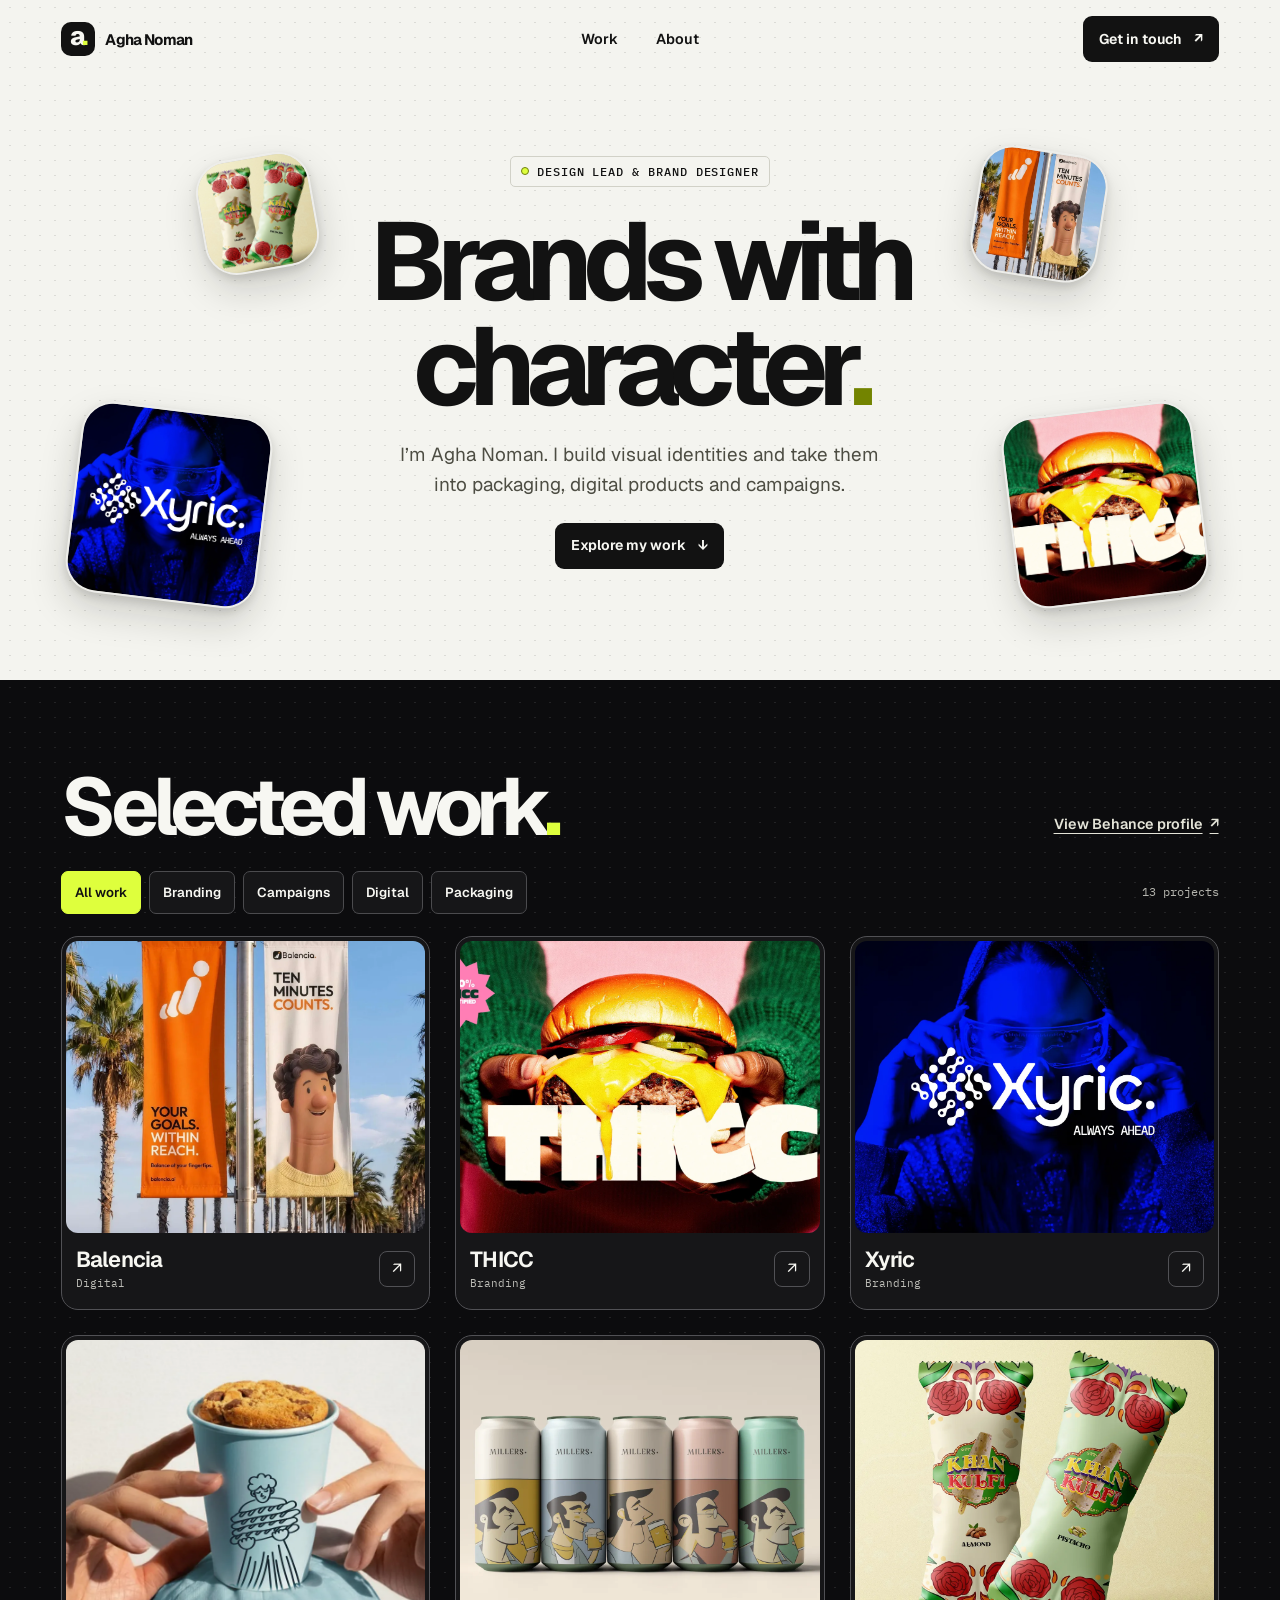
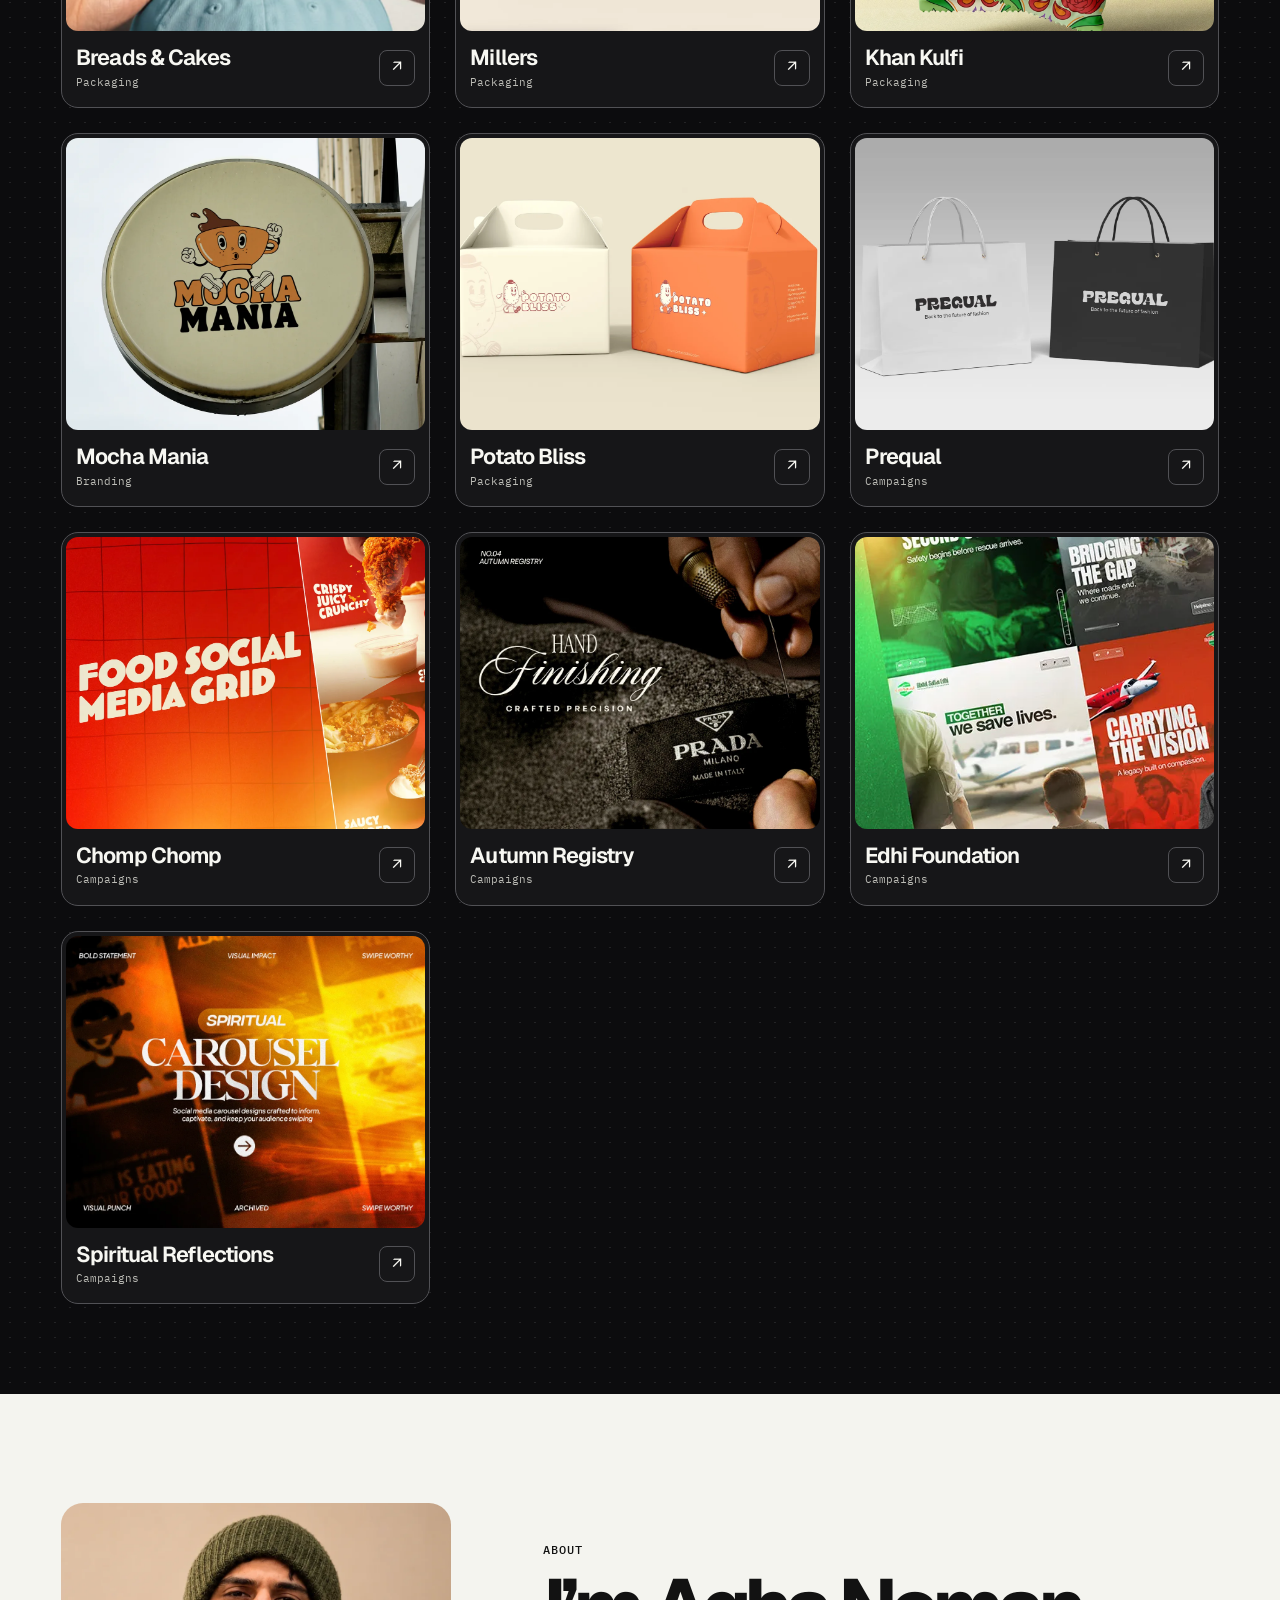
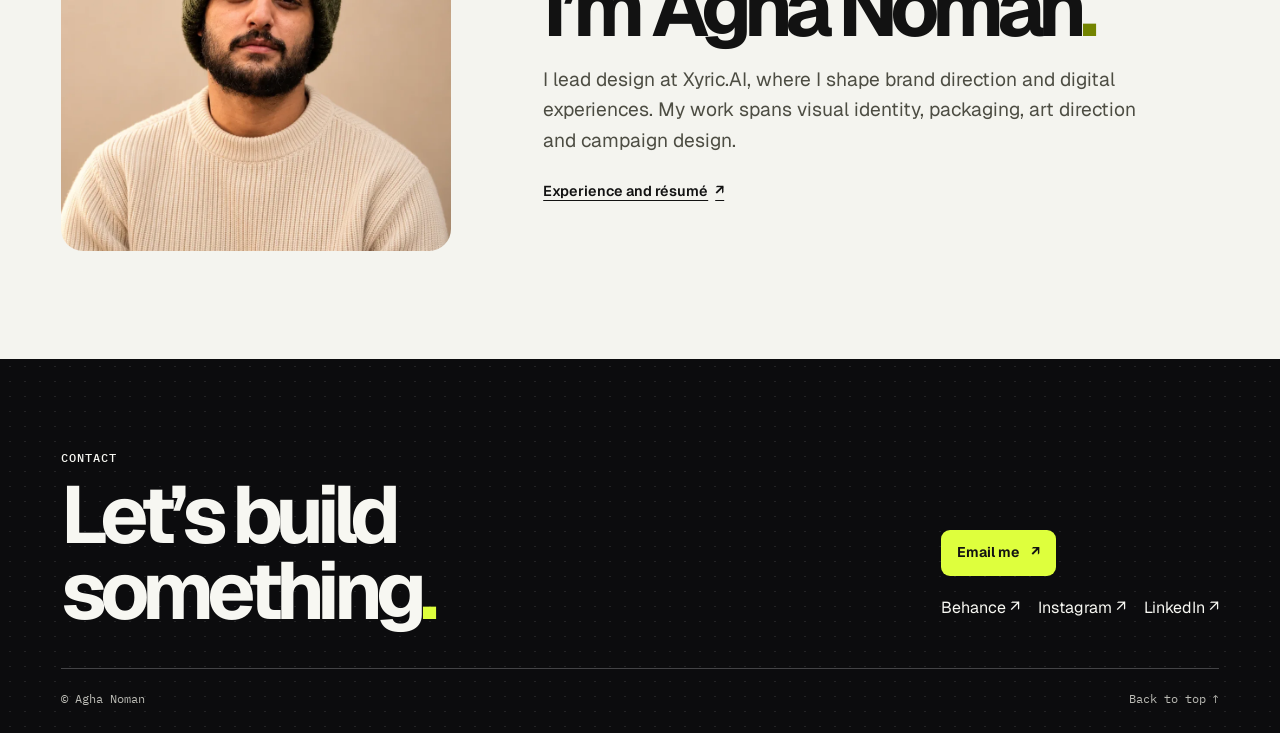
==== docs/index.html @ d9918b29 "Build portfolio with Behance project gallery" ====
<!doctype html>
<html lang="en">
<head>
  <meta charset="utf-8">
  <meta name="viewport" content="width=device-width, initial-scale=1">
  <meta name="description" content="Selected work by Agha Noman, a brand designer and creative lead working across identity, packaging, digital design and campaigns.">
  <meta name="theme-color" content="#f4f4ef">
  <title>Agha Noman — Brand Designer</title>
  <link rel="icon" href="./assets/agha-noman.webp" type="image/webp">
  <link rel="preconnect" href="https://fonts.googleapis.com">
  <link rel="preconnect" href="https://fonts.gstatic.com" crossorigin>
  <link rel="stylesheet" href="https://fonts.googleapis.com/css2?family=Geist:wght@400;500;600;700;800&family=IBM+Plex+Mono:wght@400;500;600&display=swap">
  <link rel="stylesheet" href="./style.css">
  <script src="./projects.js" defer></script>
  <script src="./site.js" defer></script>
</head>
<body>
  <a class="skip" href="#main">Skip to content</a>
  <div class="intro-shell" id="top">
    <header class="wrap header">
      <a class="wordmark" href="#top"><span class="mark" aria-hidden="true">a<span>.</span></span> Agha Noman</a>
      <nav class="nav" aria-label="Main navigation"><a href="#work">Work</a><a href="#about">About</a></nav>
      <a class="button button-black header-contact" href="#contact">Get in touch <span aria-hidden="true">↗</span></a>
    </header>
  </div>
  <main id="main" tabindex="-1">
    <div class="intro-shell">
      <section class="wrap hero" aria-labelledby="hero-heading">
        <div class="hero-copy">
          <p class="eyebrow hero-role"><span aria-hidden="true"></span> Design Lead &amp; Brand Designer</p>
          <h1 id="hero-heading">Brands with<br>character<span>.</span></h1>
          <p class="hero-text">I’m Agha Noman. I build visual identities and take them into packaging, digital products and campaigns.</p>
          <a class="button button-black" href="#work">Explore my work <span aria-hidden="true">↓</span></a>
        </div>
        <div class="hero-tiles" aria-label="Featured projects"></div>
      </section>
    </div>

  <section class="work" id="work" aria-labelledby="work-heading">
    <div class="wrap">
      <div class="work-heading">
        <h2 id="work-heading">Selected work<span>.</span></h2>
        <a class="text-link behance-link" href="https://www.behance.net/aghanoman25/projects" target="_blank" rel="noopener">View Behance profile <span aria-hidden="true">↗</span></a>
      </div>
      <div class="work-controls" hidden>
        <div class="filters" role="group" aria-label="Filter projects"></div>
        <p class="project-count" role="status"></p>
      </div>
      <div class="project-grid"></div>
      <noscript><p>Explore the complete project gallery on <a href="https://www.behance.net/aghanoman25/projects">Behance</a>.</p></noscript>
    </div>
  </section>

  <section class="about" id="about" aria-labelledby="about-heading">
    <div class="wrap about-layout">
      <div class="portrait"><img src="./assets/agha-noman.webp" alt="Portrait of Agha Noman" width="900" height="900" loading="lazy"></div>
      <div class="about-copy">
        <p class="eyebrow">About</p>
        <h2 id="about-heading">I’m Agha Noman<span>.</span></h2>
        <p>I lead design at Xyric.AI, where I shape brand direction and digital experiences. My work spans visual identity, packaging, art direction and campaign design.</p>
        <a class="text-link" href="https://www.behance.net/aghanoman25/resume" target="_blank" rel="noopener">Experience and résumé <span aria-hidden="true">↗</span></a>
      </div>
    </div>
  </section>
  </main>

  <footer class="contact" id="contact">
    <div class="wrap">
      <div class="contact-inner">
        <div><p class="eyebrow">Contact</p><h2>Let’s build<br>something<span>.</span></h2></div>
        <div class="contact-links">
          <a class="button button-lime" href="mailto:aghanomaninstagram@gmail.com">Email me <span aria-hidden="true">↗</span></a>
          <div class="socials"><a href="https://www.behance.net/aghanoman25" target="_blank" rel="noopener">Behance ↗</a><a href="https://www.instagram.com/agha_noman/" target="_blank" rel="noopener">Instagram ↗</a><a href="https://www.linkedin.com/in/agha-noman-385965202/" target="_blank" rel="noopener">LinkedIn ↗</a></div>
        </div>
      </div>
      <div class="footer-bar"><span>© Agha Noman</span><a href="#top">Back to top <span aria-hidden="true">↑</span></a></div>
    </div>
  </footer>

  <dialog class="project-dialog" aria-labelledby="project-title">
    <div class="dialog-body">
      <div class="dialog-head"><p class="eyebrow" id="project-category"></p><button class="dialog-close" type="button" aria-label="Close project" autofocus>×</button></div>
      <h2 id="project-title"></h2>
      <p class="project-description"></p>
      <div class="dialog-cover"></div>
      <div class="dialog-actions"><a class="button button-lime dialog-source" href="https://www.behance.net/aghanoman25/projects" target="_blank" rel="noopener">Full project on Behance <span aria-hidden="true">↗</span></a><button class="button button-outline load-embed" type="button">Load Behance preview <span aria-hidden="true">↓</span></button></div>
      <div class="embed" hidden></div>
    </div>
  </dialog>
</body>
</html>
---- docs/style.css ----
:root {
  color-scheme: light;
  --paper: #f4f4ef;
  --ink: #121212;
  --lime: #deff3d;
  --line: #d1d1c7;
  --dark: #0c0c0e;
  --panel: #161618;
  --white: #f7f7f2;
  --mono: 'IBM Plex Mono', Consolas, monospace;
  --gutter: clamp(18px, 4.8vw, 72px);
  font-family: Geist, Arial, sans-serif;
  background: var(--paper);
  color: var(--ink);
}

*, *::before, *::after { box-sizing: border-box; }
body, h1, h2, h3, p { margin: 0; }
img { display: block; max-width: 100%; }
button { color: inherit; font: inherit; cursor: pointer; }
a { color: inherit; }
[hidden] { display: none !important; }
:focus-visible { outline: 2px solid currentColor; outline-offset: 5px; }
html { scroll-behavior: smooth; }
html:has(dialog[open]) { overflow: hidden; }
.wrap { width: min(100% - 2 * var(--gutter), 1260px); margin-inline: auto; }
.skip { position: fixed; top: 10px; left: 10px; z-index: 2; padding: 10px 15px; transform: translateY(-200%); background: var(--ink); color: var(--white); }
.skip:focus { transform: none; }
.eyebrow { font: 500 .73rem/1.5 var(--mono); letter-spacing: .08em; text-transform: uppercase; }
h1, h2 { font-weight: 700; letter-spacing: -.085em; line-height: .95; }
.intro-shell { background: radial-gradient(circle, #2121193c .8px, transparent 1px) center top / 15px 15px, var(--paper); }

.header { min-height: 78px; display: grid; grid-template-columns: 1fr auto 1fr; align-items: center; gap: 22px; }
.wordmark, .nav a { text-decoration: none; }
.wordmark { justify-self: start; display: inline-flex; align-items: center; gap: 10px; font-size: .95rem; font-weight: 700; letter-spacing: -.045em; white-space: nowrap; }
.mark { display: grid; grid-auto-flow: column; place-content: center; width: 34px; height: 34px; border-radius: 10px; background: var(--ink); color: var(--white); font-size: 1.6rem; font-weight: 800; line-height: 1; letter-spacing: -.13em; padding: 0 2px 4px 0; }
.mark span { color: var(--lime); }
.nav { display: flex; gap: clamp(16px, 3vw, 40px); }
.nav a { display: grid; min-height: 44px; place-items: center; font-size: .9rem; font-weight: 600; }
.nav a:hover, .socials a:hover, .footer-bar a:hover { text-decoration: underline; text-underline-offset: .28em; }
.button { display: inline-flex; width: fit-content; min-height: 46px; align-items: center; justify-content: center; gap: 12px; padding: 9px 15px; border: 1px solid transparent; border-radius: 9px; text-decoration: none; font-size: .88rem; font-weight: 650; line-height: 1.2; transition: background-color .18s, color .18s, border-color .18s; }
.button-black { background: var(--ink); color: var(--white); }
.button-black:hover { background: #303029; }
.button-black:focus-visible { outline-color: var(--ink); }
.header-contact { justify-self: end; }
.button-lime { background: var(--lime); color: var(--ink); }
.button-lime:hover { background: #efff9f; }
.button-lime:focus-visible { outline-color: var(--white); }
.button-outline { background: transparent; border-color: #626260; color: var(--white); }
.button-outline:hover { border-color: var(--white); }

.hero { position: relative; display: grid; min-height: clamp(480px, 47vw, 638px); place-items: center; padding-block: 45px 78px; }
.hero-copy { position: relative; z-index: 1; text-align: center; }
.hero-role { display: inline-flex; align-items: center; gap: 8px; padding: 6px 10px; border: 1px solid var(--line); border-radius: 5px; background: var(--paper); }
.hero-role span { width: 8px; height: 8px; border: 1px solid #6c7e0e; background: var(--lime); border-radius: 50%; }
.hero h1 { font-size: clamp(65px, 8.6vw, 126px); margin-top: 22px; }
.hero h1 span { color: #738400; }
.hero-text { max-width: 38ch; margin: 22px auto 24px; font-size: clamp(1rem, 1.6vw, 1.18rem); line-height: 1.55; color: #4d4d43; }
.hero-tiles { display: contents; }
.tile { position: absolute; display: block; aspect-ratio: 1; overflow: hidden; border: 2px solid #ffffffa1; border-radius: clamp(14px, 2.5vw, 32px); background: #d0d0c6; box-shadow: 0 16px 36px #1919102c, 0 4px 9px #14140c20; transform: rotate(var(--tilt)); transition: transform .25s ease; }
.tile:is(:hover, :focus-visible) { transform: rotate(0deg) translateY(-5px); }
.tile .artwork { height: 100%; border-radius: 0; }
.tile-upper-left { --tilt: -10deg; width: clamp(78px, 9vw, 130px); top: 13%; left: 12%; }
.tile-lower-left { --tilt: 7deg; width: clamp(115px, 15vw, 217px); bottom: 13%; left: 1%; }
.tile-upper-right { --tilt: 9deg; width: clamp(88px, 10vw, 151px); top: 12%; right: 10%; }
.tile-lower-right { --tilt: -7deg; width: clamp(116px, 15vw, 219px); bottom: 13%; right: 1.5%; }

.work, .contact { color: var(--white); background: radial-gradient(circle, #eeeeee35 .75px, transparent 1px) center top / 15px 15px, var(--dark); }
.work { padding-block: clamp(58px, 7vw, 104px); }
.work-heading { display: flex; align-items: end; justify-content: space-between; flex-wrap: wrap; gap: 9px 18px; }
.work h2, .about h2, .contact h2 { font-size: clamp(43px, 6.3vw, 92px); }
.work h2 span, .contact h2 span { color: var(--lime); }
.text-link { display: inline-flex; width: fit-content; min-height: 44px; gap: 7px; align-items: center; font-size: .9rem; font-weight: 600; text-underline-offset: .27em; }
.text-link:hover { text-decoration-thickness: 2px; }
.behance-link { color: #e4e4d8; }
.work-controls { display: flex; justify-content: space-between; align-items: center; flex-wrap: wrap; gap: 12px 20px; margin-block: 25px 22px; }
.filters { display: flex; flex-wrap: wrap; gap: 8px; }
.filters button { min-height: 43px; padding: 7px 13px; border-radius: 7px; border: 1px solid #4b4b4e; background: var(--panel); color: var(--white); font-size: .83rem; font-weight: 600; }
.filters button:hover { border-color: var(--white); }
.filters button[aria-pressed='true'] { background: var(--lime); color: var(--ink); border-color: var(--lime); }
.filters button:focus-visible { outline-color: var(--white); }
.project-count { color: #b5b5ae; font: 400 .75rem/1.5 var(--mono); }
.project-grid { display: grid; grid-template-columns: repeat(3, minmax(0, 1fr)); gap: clamp(15px, 2vw, 25px); }
.project-card { min-width: 0; display: block; background: var(--panel); border: 1px solid #515155; border-radius: 17px; padding: 4px; text-decoration: none; transition: transform .2s ease, border-color .2s; }
.project-card:is(:hover, :focus-visible) { transform: translateY(-4px); border-color: var(--lime); }
.artwork { position: relative; display: grid; place-items: center; overflow: hidden; background: #2b2b32; border-radius: 12px; }
.artwork img { width: 100%; height: 100%; object-fit: cover; }
.card-artwork { aspect-ratio: 1.23; }
.artwork-label { color: #efefe8; font-size: clamp(.85rem, 2vw, 1.8rem); font-weight: 650; padding: 8px; text-align: center; }
.card-caption { display: flex; justify-content: space-between; align-items: center; gap: 10px; padding: 14px 10px 13px; }
.card-caption h3 { font-size: clamp(1.05rem, 1.7vw, 1.45rem); line-height: 1.12; font-weight: 650; letter-spacing: -.045em; }
.card-caption p { color: #bcbcb6; margin-top: 5px; font: 400 .69rem/1.4 var(--mono); }
.card-arrow { flex: 0 0 auto; display: grid; place-items: center; width: 36px; height: 36px; border: 1px solid #515155; border-radius: 8px; color: var(--white); transition: color .18s, background-color .18s; }
.project-card:is(:hover, :focus-visible) .card-arrow { background: var(--lime); color: var(--ink); border-color: var(--lime); }

.about { padding-block: clamp(56px, 8.5vw, 126px); }
.about-layout { display: grid; grid-template-columns: minmax(180px, .75fr) minmax(0, 1.3fr); align-items: center; gap: clamp(30px, 7.2vw, 105px); }
.portrait { border-radius: 22px; overflow: hidden; background: #d0d0c6; }
.portrait img { width: 100%; height: auto; aspect-ratio: 1.12; object-fit: cover; }
.about h2 { margin: 12px 0 18px; }
.about h2 span { color: #738400; }
.about-copy > p:not(.eyebrow) { max-width: 47ch; color: #4d4d43; font-size: clamp(1rem, 1.6vw, 1.2rem); line-height: 1.6; margin-bottom: 12px; }
.contact { padding-block: clamp(48px, 7vw, 100px) 12px; }
.contact-inner { display: flex; flex-wrap: wrap; align-items: end; justify-content: space-between; gap: 26px; padding-bottom: 38px; }
.contact h2 { margin-top: 10px; }
.contact-links { display: flex; flex-direction: column; gap: 10px; }
.socials { display: flex; flex-wrap: wrap; gap: 4px 18px; }
.socials a, .footer-bar a { min-height: 44px; display: inline-flex; align-items: center; gap: 6px; text-decoration: none; }
.footer-bar { display: flex; align-items: center; justify-content: space-between; flex-wrap: wrap; gap: 4px 16px; border-top: 1px solid #444447; padding-top: 8px; color: #bcbcb6; font: 400 .74rem/1.5 var(--mono); }

.project-dialog { color-scheme: dark; width: min(100% - 24px, 780px); max-height: calc(100dvh - 24px); padding: 0; background: var(--panel); color: var(--white); border: 1px solid #5e5e5e; border-radius: 20px; }
.project-dialog::backdrop { background: #050506c7; }
.dialog-body { padding: clamp(16px, 4vw, 32px); }
.dialog-head { display: flex; align-items: center; justify-content: space-between; gap: 15px; margin-bottom: 12px; }
.dialog-head .eyebrow { color: var(--lime); }
.dialog-close { width: 44px; height: 44px; display: grid; place-items: center; padding: 0; border: 1px solid #616161; border-radius: 9px; background: var(--panel); font-size: 1.75rem; }
.dialog-close:hover { border-color: var(--white); }
.project-dialog h2 { font-size: clamp(37px, 7vw, 72px); overflow-wrap: anywhere; }
.project-description { max-width: 59ch; color: #cecec6; line-height: 1.6; margin-top: 13px; }
.dialog-cover { margin-block: 18px; }
.dialog-cover .artwork { aspect-ratio: 1.45; }
.dialog-actions { display: flex; flex-wrap: wrap; gap: 9px; }
.embed { margin-top: 18px; }
.embed iframe { display: block; width: min(100%, 404px); height: 316px; border: 0; border-radius: 9px; background: #303030; }

@media (max-width: 900px) {
  .tile-upper-left { left: 7%; }
  .tile-upper-right { right: 6%; }
  .tile-lower-left { left: 0; }
  .tile-lower-right { right: 0; }
  .project-grid { grid-template-columns: repeat(2, minmax(0, 1fr)); }
}

@media (max-width: 650px) {
  .header { min-height: 68px; gap: 12px; }
  .wordmark { font-size: .83rem; gap: 6px; }
  .mark { width: 28px; height: 28px; border-radius: 8px; font-size: 1.25rem; }
  .nav { gap: 11px; }
  .nav a, .header-contact { font-size: .78rem; }
  .header-contact { gap: 5px; padding-inline: 8px; }
  .hero { display: block; min-height: 0; padding-block: 52px 38px; }
  .hero h1 { font-size: clamp(52px, 12vw, 78px); }
  .hero-text { margin-block: 17px 20px; }
  .hero-tiles { display: flex; width: fit-content; max-width: 100%; margin: 35px auto 6px; gap: 10px; align-items: center; justify-content: center; }
  .tile { position: relative; inset: auto; width: clamp(49px, 16vw, 88px); }
  .tile-lower-left, .tile-lower-right { margin-top: 12px; }
  .about-layout { grid-template-columns: 1fr; }
  .portrait { max-width: 390px; }
}

@media (max-width: 405px) {
  .nav { gap: 8px; }
  .wordmark { font-size: 0; }
  .header { grid-template-columns: 1fr auto 1fr; }
  .project-grid { gap: 11px; }
  .project-card { border-radius: 12px; }
  .card-artwork { border-radius: 8px; }
  .card-caption { padding-inline: 4px; gap: 4px; }
  .card-caption h3 { font-size: 1rem; }
  .card-arrow { width: 24px; height: 28px; border: 0; }
}

@media (prefers-reduced-motion: reduce) {
  *, *::before, *::after { scroll-behavior: auto !important; transition: none !important; }
}
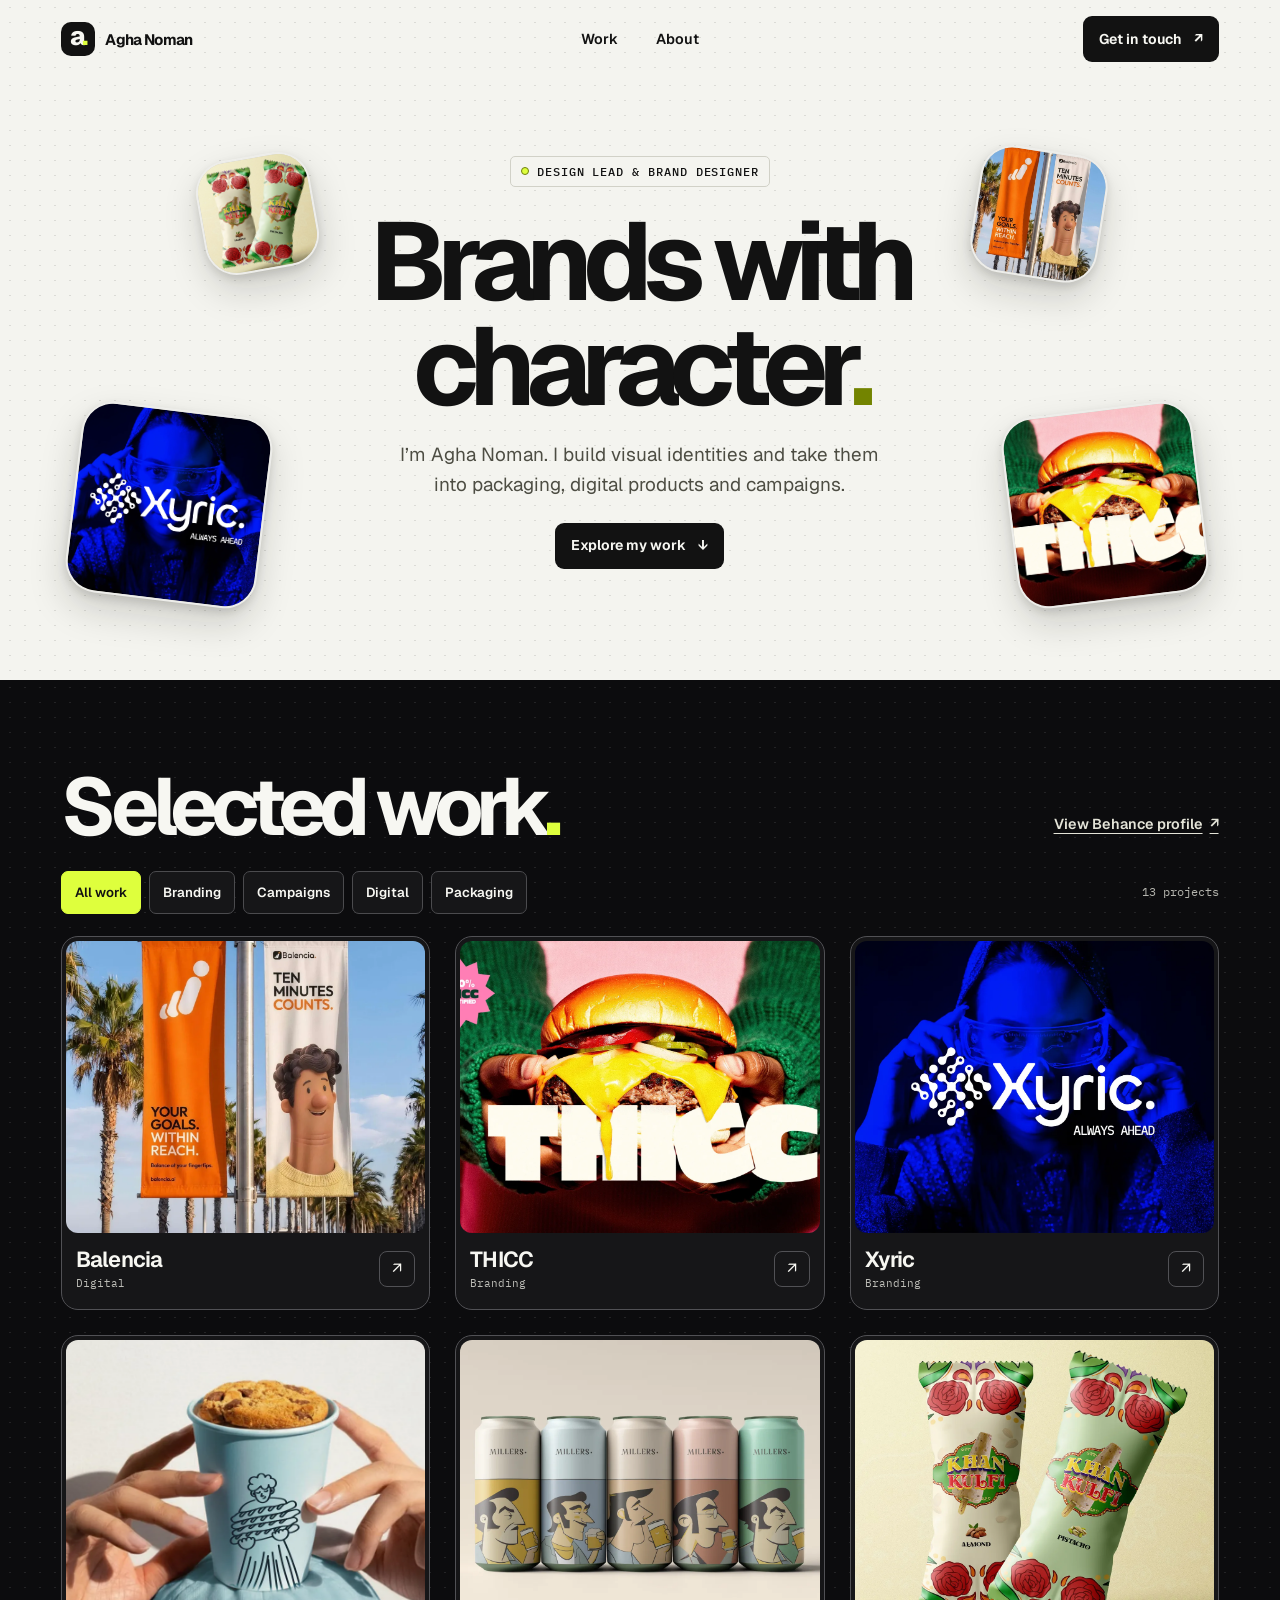
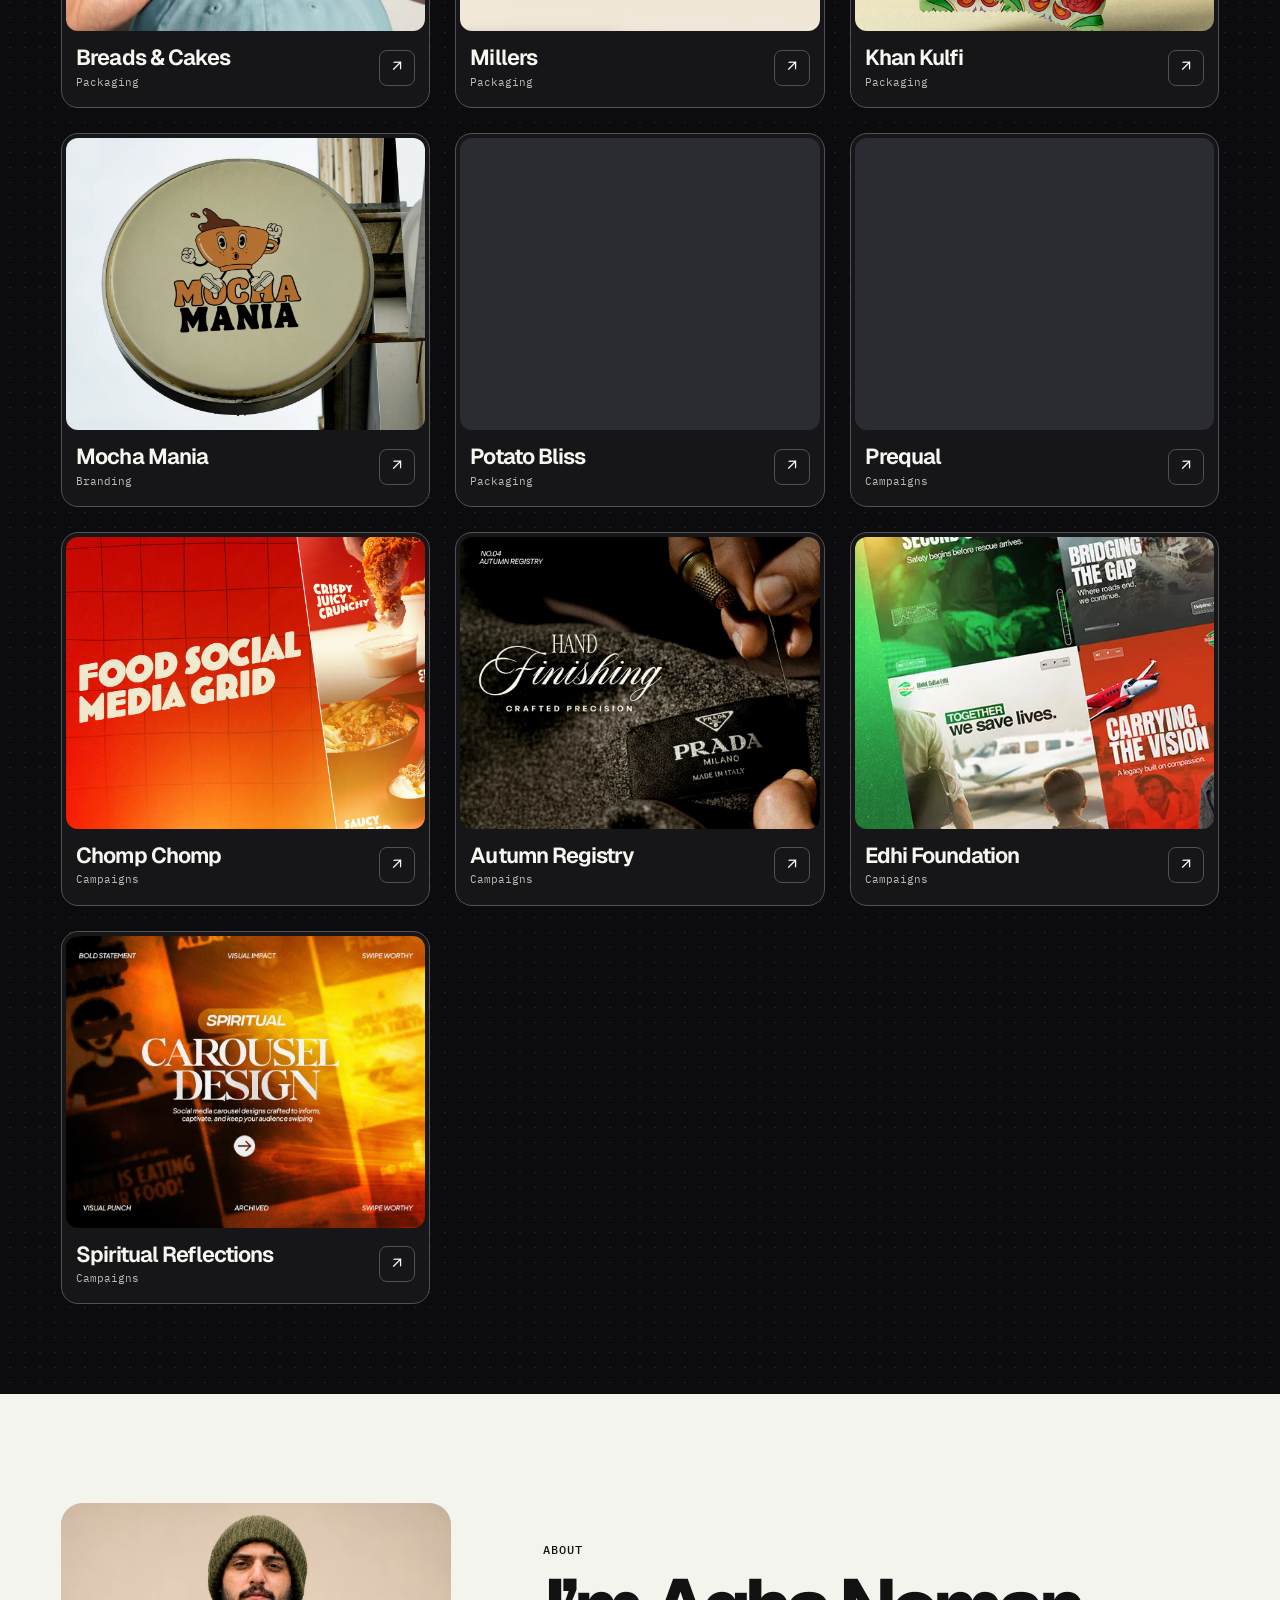
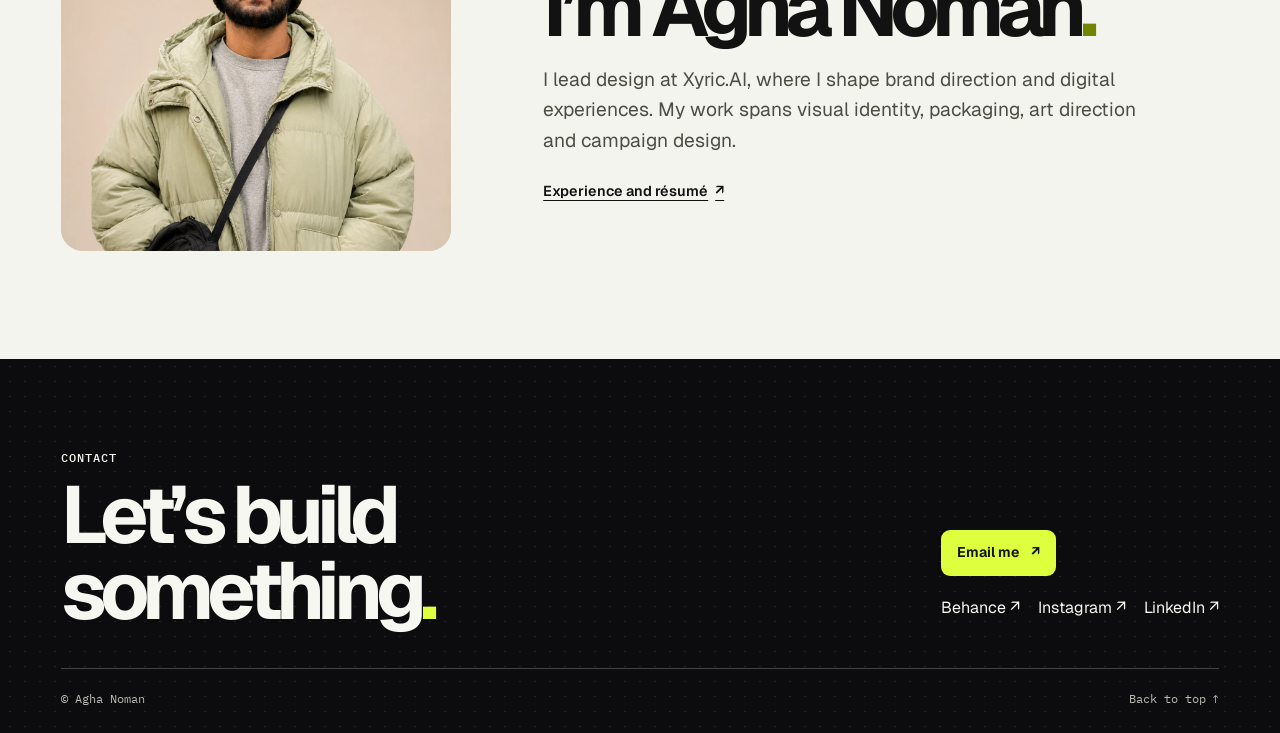
==== commit 18707c20: "Use new portraits in the portfolio" ====
--- a/docs/index.html
+++ b/docs/index.html
@@ -6,7 +6,7 @@
   <meta name="description" content="Selected work by Agha Noman, a brand designer and creative lead working across identity, packaging, digital design and campaigns.">
   <meta name="theme-color" content="#f4f4ef">
   <title>Agha Noman — Brand Designer</title>
-  <link rel="icon" href="./assets/agha-noman.webp" type="image/webp">
+  <link rel="icon" href="./assets/agha-noman-icon.png" type="image/png" sizes="64x64">
   <link rel="preconnect" href="https://fonts.googleapis.com">
   <link rel="preconnect" href="https://fonts.gstatic.com" crossorigin>
   <link rel="stylesheet" href="https://fonts.googleapis.com/css2?family=Geist:wght@400;500;600;700;800&family=IBM+Plex+Mono:wght@400;500;600&display=swap">
@@ -53,7 +53,7 @@
 
   <section class="about" id="about" aria-labelledby="about-heading">
     <div class="wrap about-layout">
-      <div class="portrait"><img src="./assets/agha-noman.webp" alt="Portrait of Agha Noman" width="900" height="900" loading="lazy"></div>
+      <div class="portrait"><img src="./assets/agha-noman-portrait.webp" alt="Agha Noman wearing an olive beanie and light puffer jacket" width="1254" height="1254" loading="lazy"></div>
       <div class="about-copy">
         <p class="eyebrow">About</p>
         <h2 id="about-heading">I’m Agha Noman<span>.</span></h2>
--- a/docs/style.css
+++ b/docs/style.css
@@ -96,7 +96,7 @@
 .about { padding-block: clamp(56px, 8.5vw, 126px); }
 .about-layout { display: grid; grid-template-columns: minmax(180px, .75fr) minmax(0, 1.3fr); align-items: center; gap: clamp(30px, 7.2vw, 105px); }
 .portrait { border-radius: 22px; overflow: hidden; background: #d0d0c6; }
-.portrait img { width: 100%; height: auto; aspect-ratio: 1.12; object-fit: cover; }
+.portrait img { width: 100%; height: auto; aspect-ratio: 1.12; object-fit: cover; object-position: center top; }
 .about h2 { margin: 12px 0 18px; }
 .about h2 span { color: #738400; }
 .about-copy > p:not(.eyebrow) { max-width: 47ch; color: #4d4d43; font-size: clamp(1rem, 1.6vw, 1.2rem); line-height: 1.6; margin-bottom: 12px; }
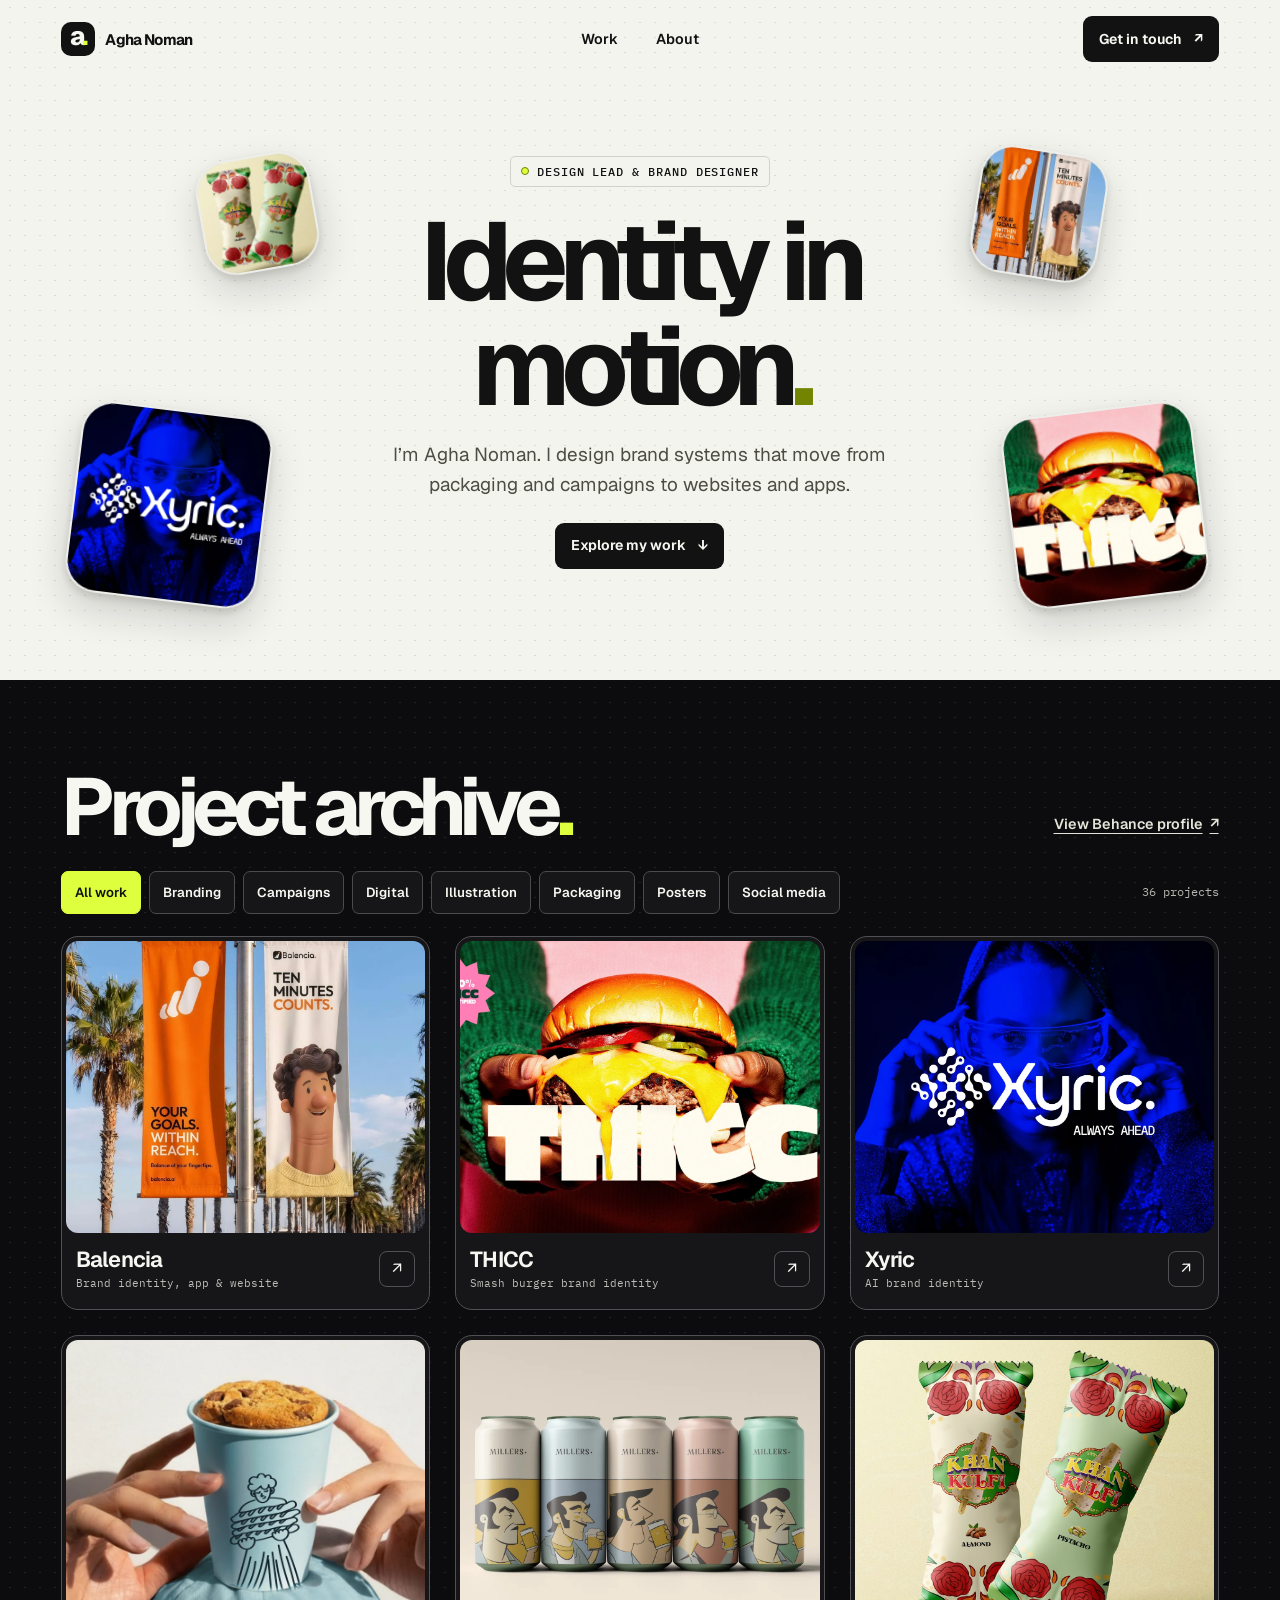
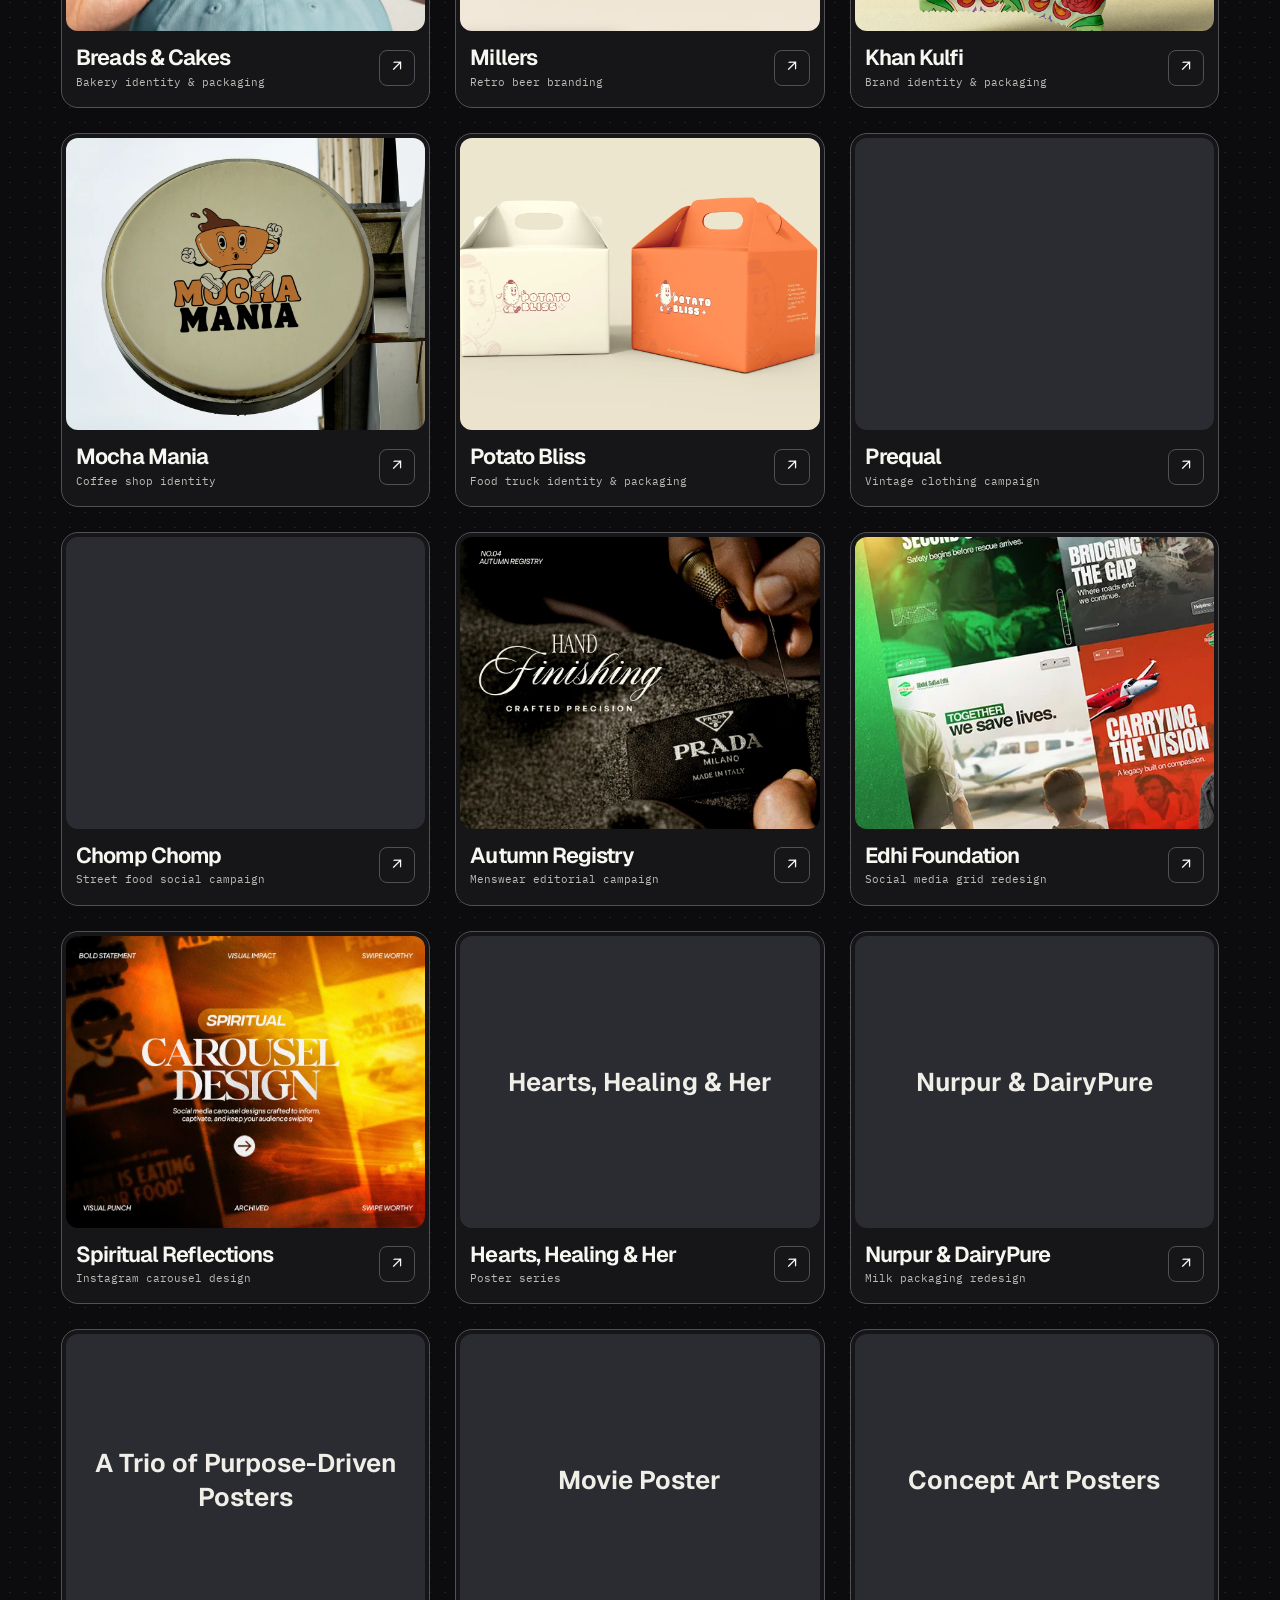
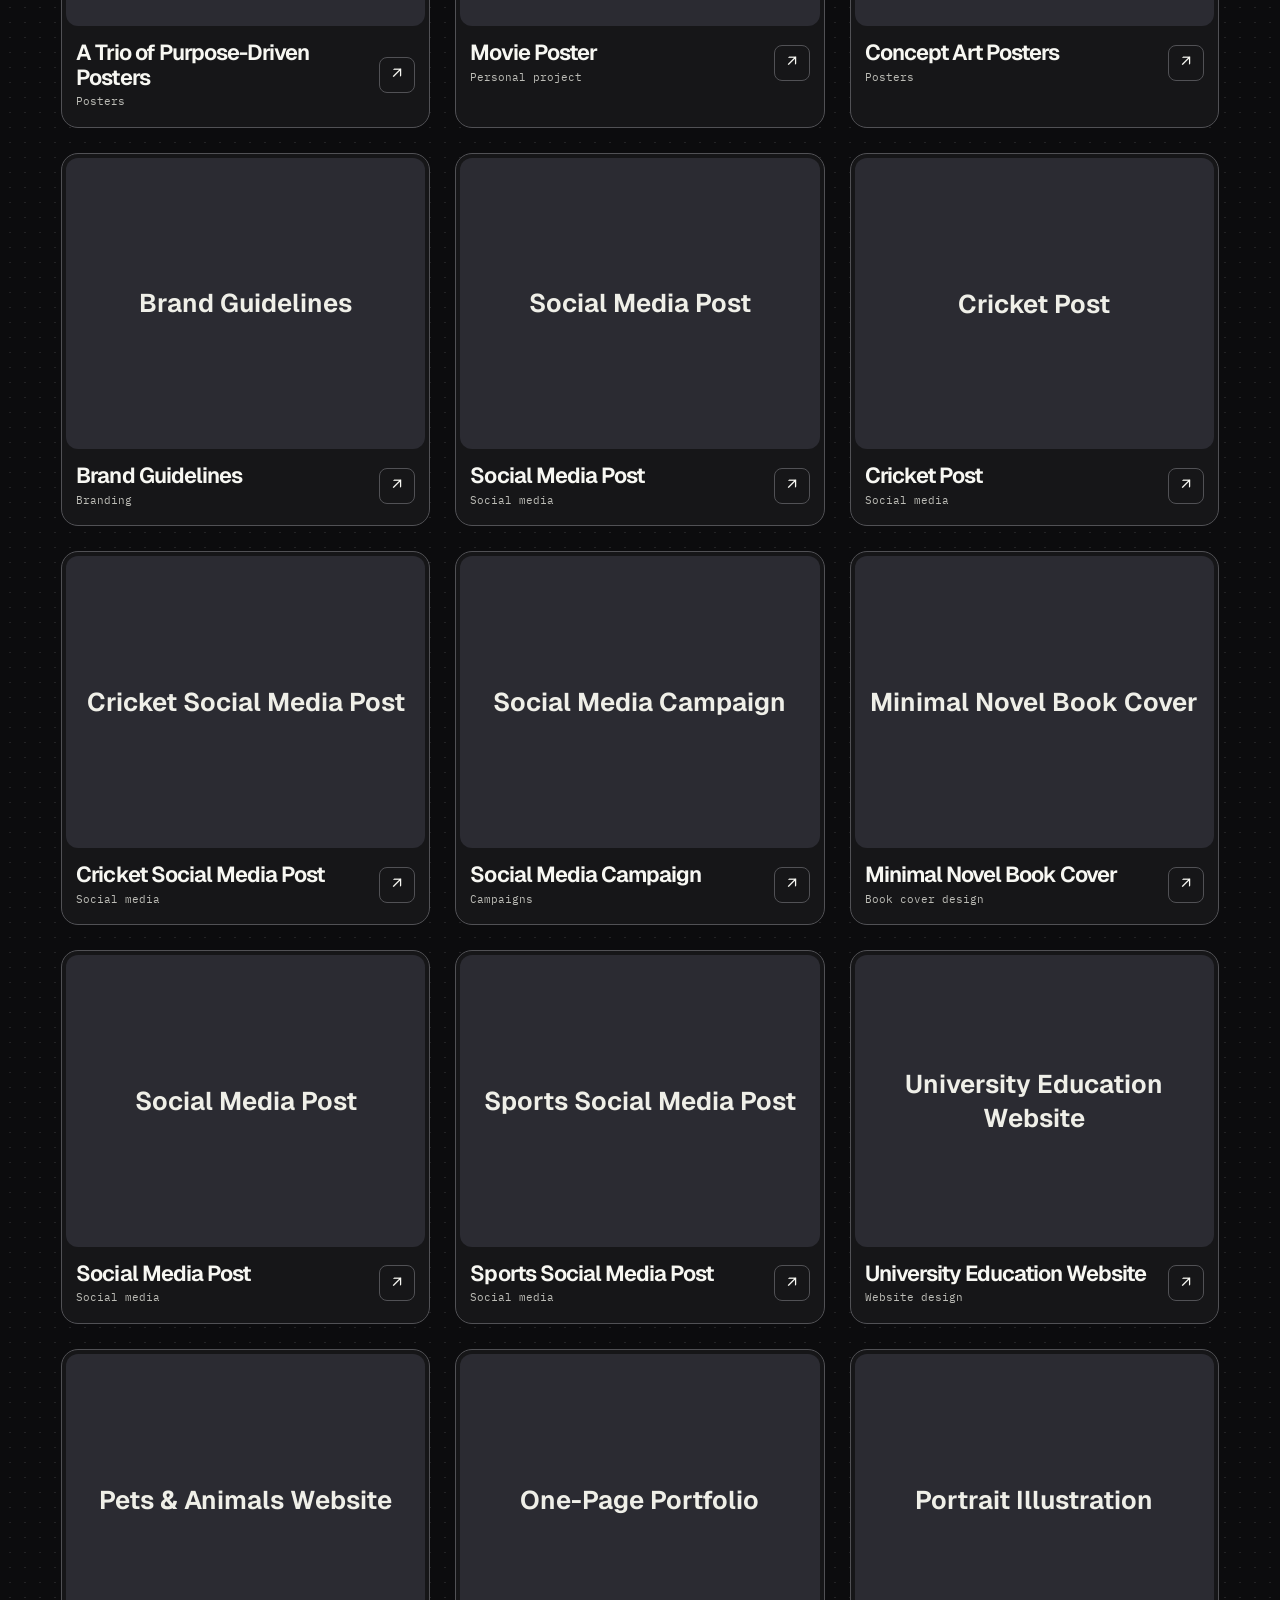
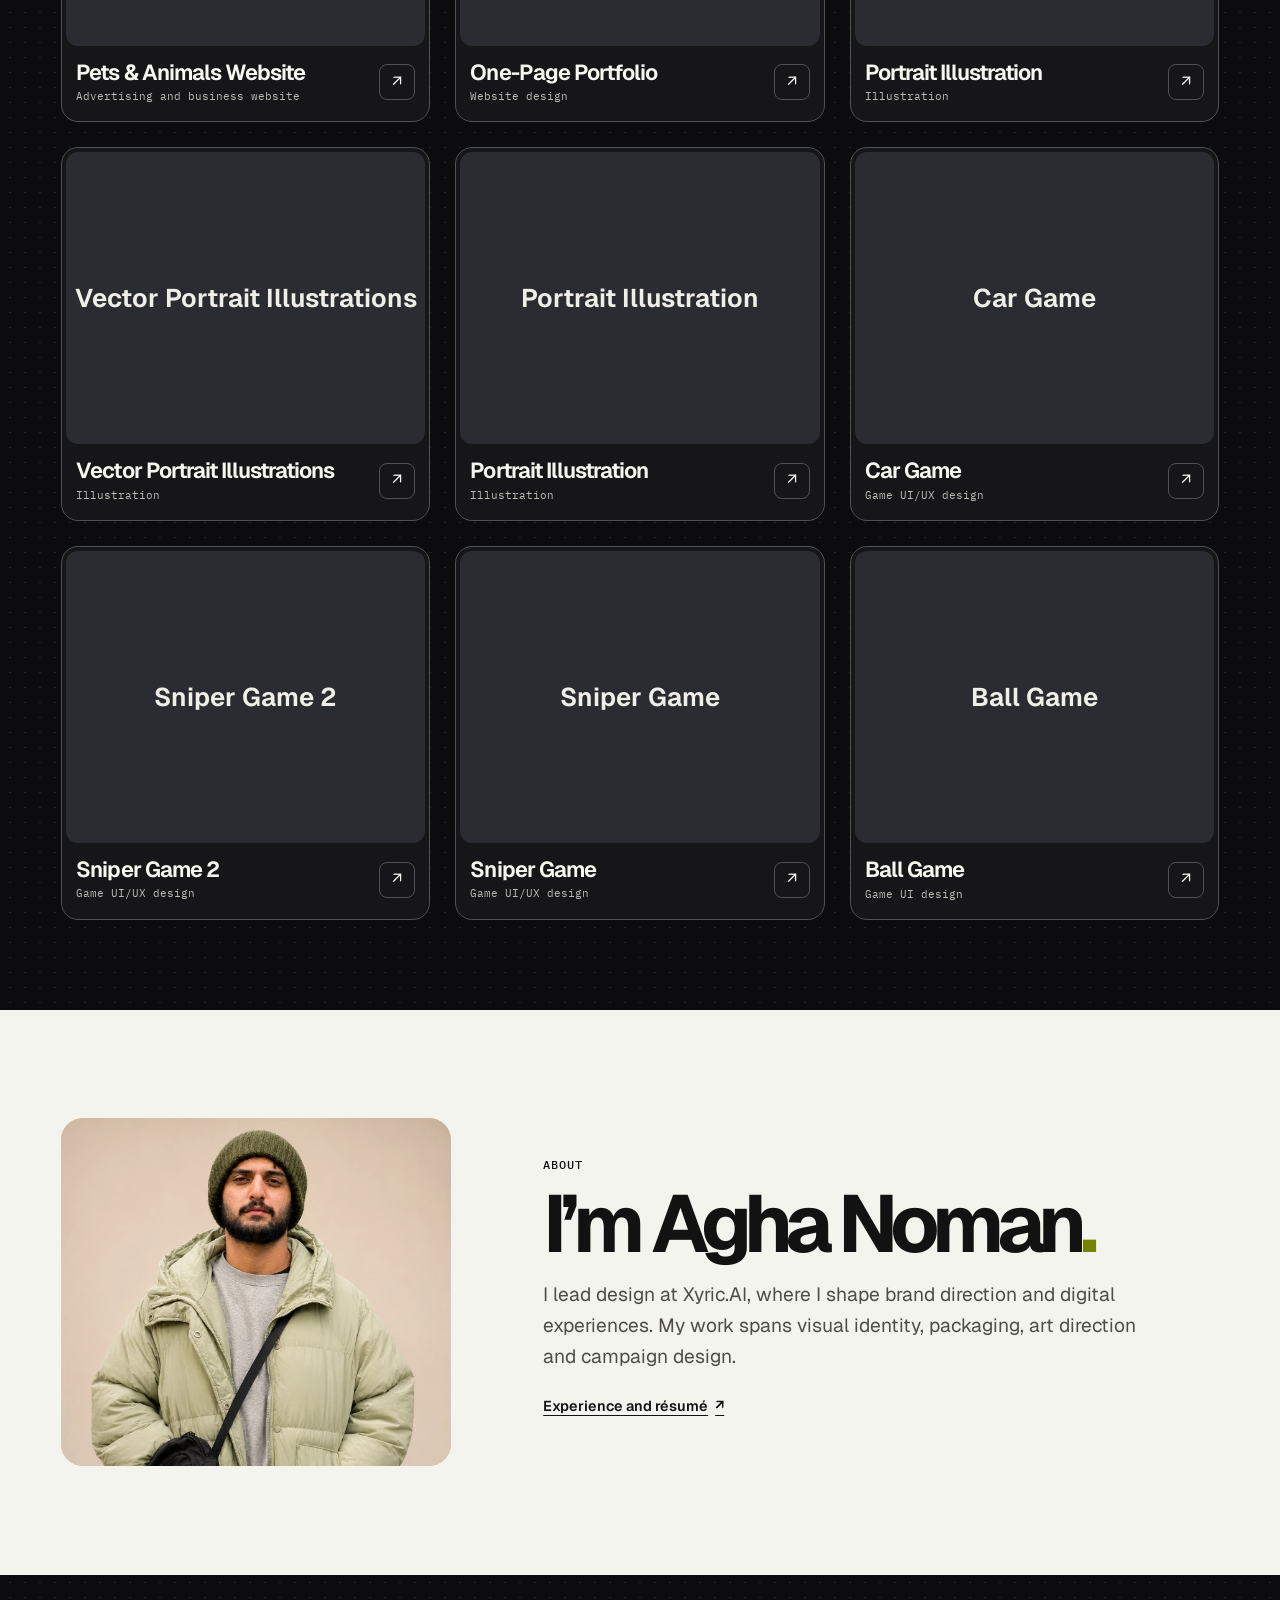
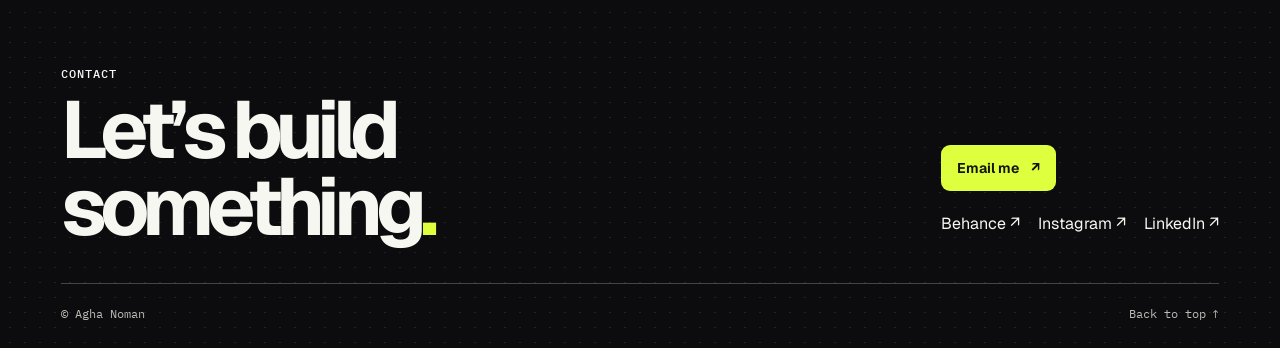
==== commit c92c5de9: "Show complete Behance projects with motion" ====
--- a/docs/index.html
+++ b/docs/index.html
@@ -28,8 +28,8 @@
       <section class="wrap hero" aria-labelledby="hero-heading">
         <div class="hero-copy">
           <p class="eyebrow hero-role"><span aria-hidden="true"></span> Design Lead &amp; Brand Designer</p>
-          <h1 id="hero-heading">Brands with<br>character<span>.</span></h1>
-          <p class="hero-text">I’m Agha Noman. I build visual identities and take them into packaging, digital products and campaigns.</p>
+          <h1 id="hero-heading">Identity in<br>motion<span>.</span></h1>
+          <p class="hero-text">I’m Agha Noman. I design brand systems that move from packaging and campaigns to websites and apps.</p>
           <a class="button button-black" href="#work">Explore my work <span aria-hidden="true">↓</span></a>
         </div>
         <div class="hero-tiles" aria-label="Featured projects"></div>
@@ -39,7 +39,7 @@
   <section class="work" id="work" aria-labelledby="work-heading">
     <div class="wrap">
       <div class="work-heading">
-        <h2 id="work-heading">Selected work<span>.</span></h2>
+        <h2 id="work-heading">Project archive<span>.</span></h2>
         <a class="text-link behance-link" href="https://www.behance.net/aghanoman25/projects" target="_blank" rel="noopener">View Behance profile <span aria-hidden="true">↗</span></a>
       </div>
       <div class="work-controls" hidden>
@@ -77,15 +77,5 @@
     </div>
   </footer>
 
-  <dialog class="project-dialog" aria-labelledby="project-title">
-    <div class="dialog-body">
-      <div class="dialog-head"><p class="eyebrow" id="project-category"></p><button class="dialog-close" type="button" aria-label="Close project" autofocus>×</button></div>
-      <h2 id="project-title"></h2>
-      <p class="project-description"></p>
-      <div class="dialog-cover"></div>
-      <div class="dialog-actions"><a class="button button-lime dialog-source" href="https://www.behance.net/aghanoman25/projects" target="_blank" rel="noopener">Full project on Behance <span aria-hidden="true">↗</span></a><button class="button button-outline load-embed" type="button">Load Behance preview <span aria-hidden="true">↓</span></button></div>
-      <div class="embed" hidden></div>
-    </div>
-  </dialog>
 </body>
 </html>
--- a/docs/style.css
+++ b/docs/style.css
@@ -22,7 +22,6 @@
 [hidden] { display: none !important; }
 :focus-visible { outline: 2px solid currentColor; outline-offset: 5px; }
 html { scroll-behavior: smooth; }
-html:has(dialog[open]) { overflow: hidden; }
 .wrap { width: min(100% - 2 * var(--gutter), 1260px); margin-inline: auto; }
 .skip { position: fixed; top: 10px; left: 10px; z-index: 2; padding: 10px 15px; transform: translateY(-200%); background: var(--ink); color: var(--white); }
 .skip:focus { transform: none; }
@@ -46,8 +45,6 @@
 .button-lime { background: var(--lime); color: var(--ink); }
 .button-lime:hover { background: #efff9f; }
 .button-lime:focus-visible { outline-color: var(--white); }
-.button-outline { background: transparent; border-color: #626260; color: var(--white); }
-.button-outline:hover { border-color: var(--white); }
 
 .hero { position: relative; display: grid; min-height: clamp(480px, 47vw, 638px); place-items: center; padding-block: 45px 78px; }
 .hero-copy { position: relative; z-index: 1; text-align: center; }
@@ -84,7 +81,7 @@
 .project-card { min-width: 0; display: block; background: var(--panel); border: 1px solid #515155; border-radius: 17px; padding: 4px; text-decoration: none; transition: transform .2s ease, border-color .2s; }
 .project-card:is(:hover, :focus-visible) { transform: translateY(-4px); border-color: var(--lime); }
 .artwork { position: relative; display: grid; place-items: center; overflow: hidden; background: #2b2b32; border-radius: 12px; }
-.artwork img { width: 100%; height: 100%; object-fit: cover; }
+.artwork img { width: 100%; height: 100%; object-fit: cover; transition: transform .35s cubic-bezier(.22, 1, .36, 1); }
 .card-artwork { aspect-ratio: 1.23; }
 .artwork-label { color: #efefe8; font-size: clamp(.85rem, 2vw, 1.8rem); font-weight: 650; padding: 8px; text-align: center; }
 .card-caption { display: flex; justify-content: space-between; align-items: center; gap: 10px; padding: 14px 10px 13px; }
@@ -108,20 +105,40 @@
 .socials a, .footer-bar a { min-height: 44px; display: inline-flex; align-items: center; gap: 6px; text-decoration: none; }
 .footer-bar { display: flex; align-items: center; justify-content: space-between; flex-wrap: wrap; gap: 4px 16px; border-top: 1px solid #444447; padding-top: 8px; color: #bcbcb6; font: 400 .74rem/1.5 var(--mono); }
 
-.project-dialog { color-scheme: dark; width: min(100% - 24px, 780px); max-height: calc(100dvh - 24px); padding: 0; background: var(--panel); color: var(--white); border: 1px solid #5e5e5e; border-radius: 20px; }
-.project-dialog::backdrop { background: #050506c7; }
-.dialog-body { padding: clamp(16px, 4vw, 32px); }
-.dialog-head { display: flex; align-items: center; justify-content: space-between; gap: 15px; margin-bottom: 12px; }
-.dialog-head .eyebrow { color: var(--lime); }
-.dialog-close { width: 44px; height: 44px; display: grid; place-items: center; padding: 0; border: 1px solid #616161; border-radius: 9px; background: var(--panel); font-size: 1.75rem; }
-.dialog-close:hover { border-color: var(--white); }
-.project-dialog h2 { font-size: clamp(37px, 7vw, 72px); overflow-wrap: anywhere; }
-.project-description { max-width: 59ch; color: #cecec6; line-height: 1.6; margin-top: 13px; }
-.dialog-cover { margin-block: 18px; }
-.dialog-cover .artwork { aspect-ratio: 1.45; }
-.dialog-actions { display: flex; flex-wrap: wrap; gap: 9px; }
-.embed { margin-top: 18px; }
-.embed iframe { display: block; width: min(100%, 404px); height: 316px; border: 0; border-radius: 9px; background: #303030; }
+.project-page { min-height: 100dvh; background: var(--dark); color: var(--white); }
+.project-page > header { color: var(--ink); }
+.case-header .nav a { display: inline-flex; align-items: center; gap: .35em; white-space: nowrap; }
+.case-intro { padding-block: clamp(48px, 7vw, 102px) clamp(32px, 5vw, 64px); }
+.case-category { color: var(--lime); }
+.case-intro h1 { max-width: 19ch; margin-block: 14px 18px; font-size: clamp(42px, 7.7vw, 106px); overflow-wrap: anywhere; }
+.case-description { max-width: 59ch; margin-bottom: 8px; font-size: clamp(1rem, 1.55vw, 1.2rem); color: #cecec6; line-height: 1.6; }
+.case-gallery { display: grid; gap: 5px; width: min(100% - 2 * var(--gutter), 1400px); margin-inline: auto; }
+.case-row { display: grid; grid-template-columns: repeat(var(--columns), minmax(0, 1fr)); gap: 5px; align-items: start; }
+.case-row figure { margin: 0; background: #171719; }
+.case-row img { width: 100%; height: auto; }
+.case-row .text-link, .case-text { padding: 15px 20px; }
+.case-text { color: #cecec6; font-size: 1rem; line-height: 1.6; white-space: pre-line; overflow-wrap: anywhere; }
+.case-motion { display: grid; place-items: center; background: var(--panel); border: 1px solid #353538; }
+.case-motion iframe, .case-motion video { display: block; width: 100%; height: 100%; border: 0; }
+.motion-source { padding-inline: 12px; }
+.case-navigation { display: flex; flex-wrap: wrap; justify-content: space-between; align-items: center; gap: 10px 20px; padding-block: 26px 52px; }
+.case-navigation .next-case { max-width: 100%; text-align: left; }
+
+@media (prefers-reduced-motion: no-preference) {
+  .hero-copy > *, .case-intro { animation: arrive .65s cubic-bezier(.22, 1, .36, 1) both; }
+  .hero-copy > :nth-child(2) { animation-delay: .08s; }
+  .hero-copy > :nth-child(3) { animation-delay: .16s; }
+  .hero-copy > :nth-child(4) { animation-delay: .24s; }
+  .tile { animation: tile-arrive .8s cubic-bezier(.22, 1, .36, 1) both; }
+  .tile-upper-right, .tile-lower-left { animation-delay: .14s; }
+  .tile-upper-left, .tile-lower-right { animation-delay: .24s; }
+  @keyframes arrive { from { opacity: 0; translate: 0 18px; } to { opacity: 1; translate: 0 0; } }
+  @keyframes tile-arrive { from { opacity: 0; translate: 0 22px; scale: .92; } to { opacity: 1; translate: 0 0; scale: 1; } }
+}
+
+@media (hover: hover) and (prefers-reduced-motion: no-preference) {
+  .project-card:hover img { transform: scale(1.045); }
+}
 
 @media (max-width: 900px) {
   .tile-upper-left { left: 7%; }
@@ -146,6 +163,8 @@
   .tile-lower-left, .tile-lower-right { margin-top: 12px; }
   .about-layout { grid-template-columns: 1fr; }
   .portrait { max-width: 390px; }
+  .case-gallery { width: 100%; }
+  .case-row-grid { grid-template-columns: repeat(2, minmax(0, 1fr)); }
 }
 
 @media (max-width: 405px) {
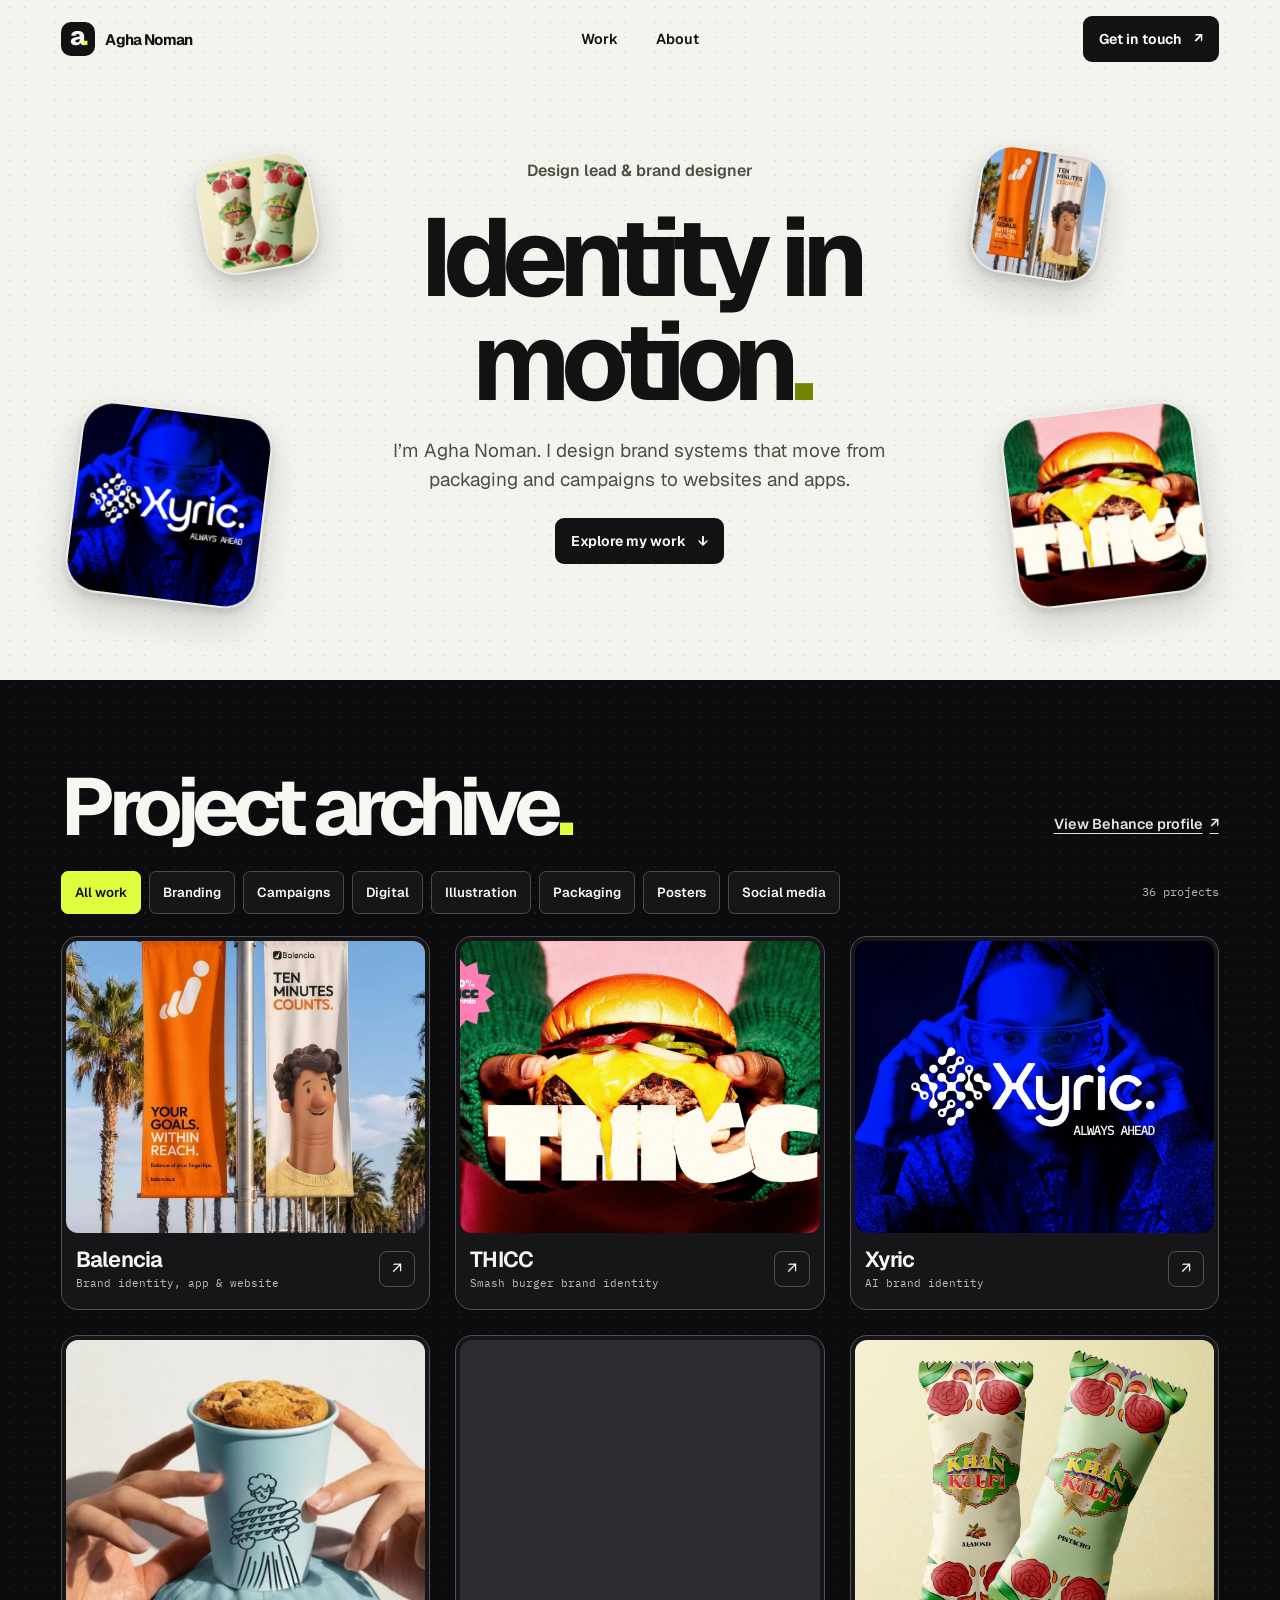
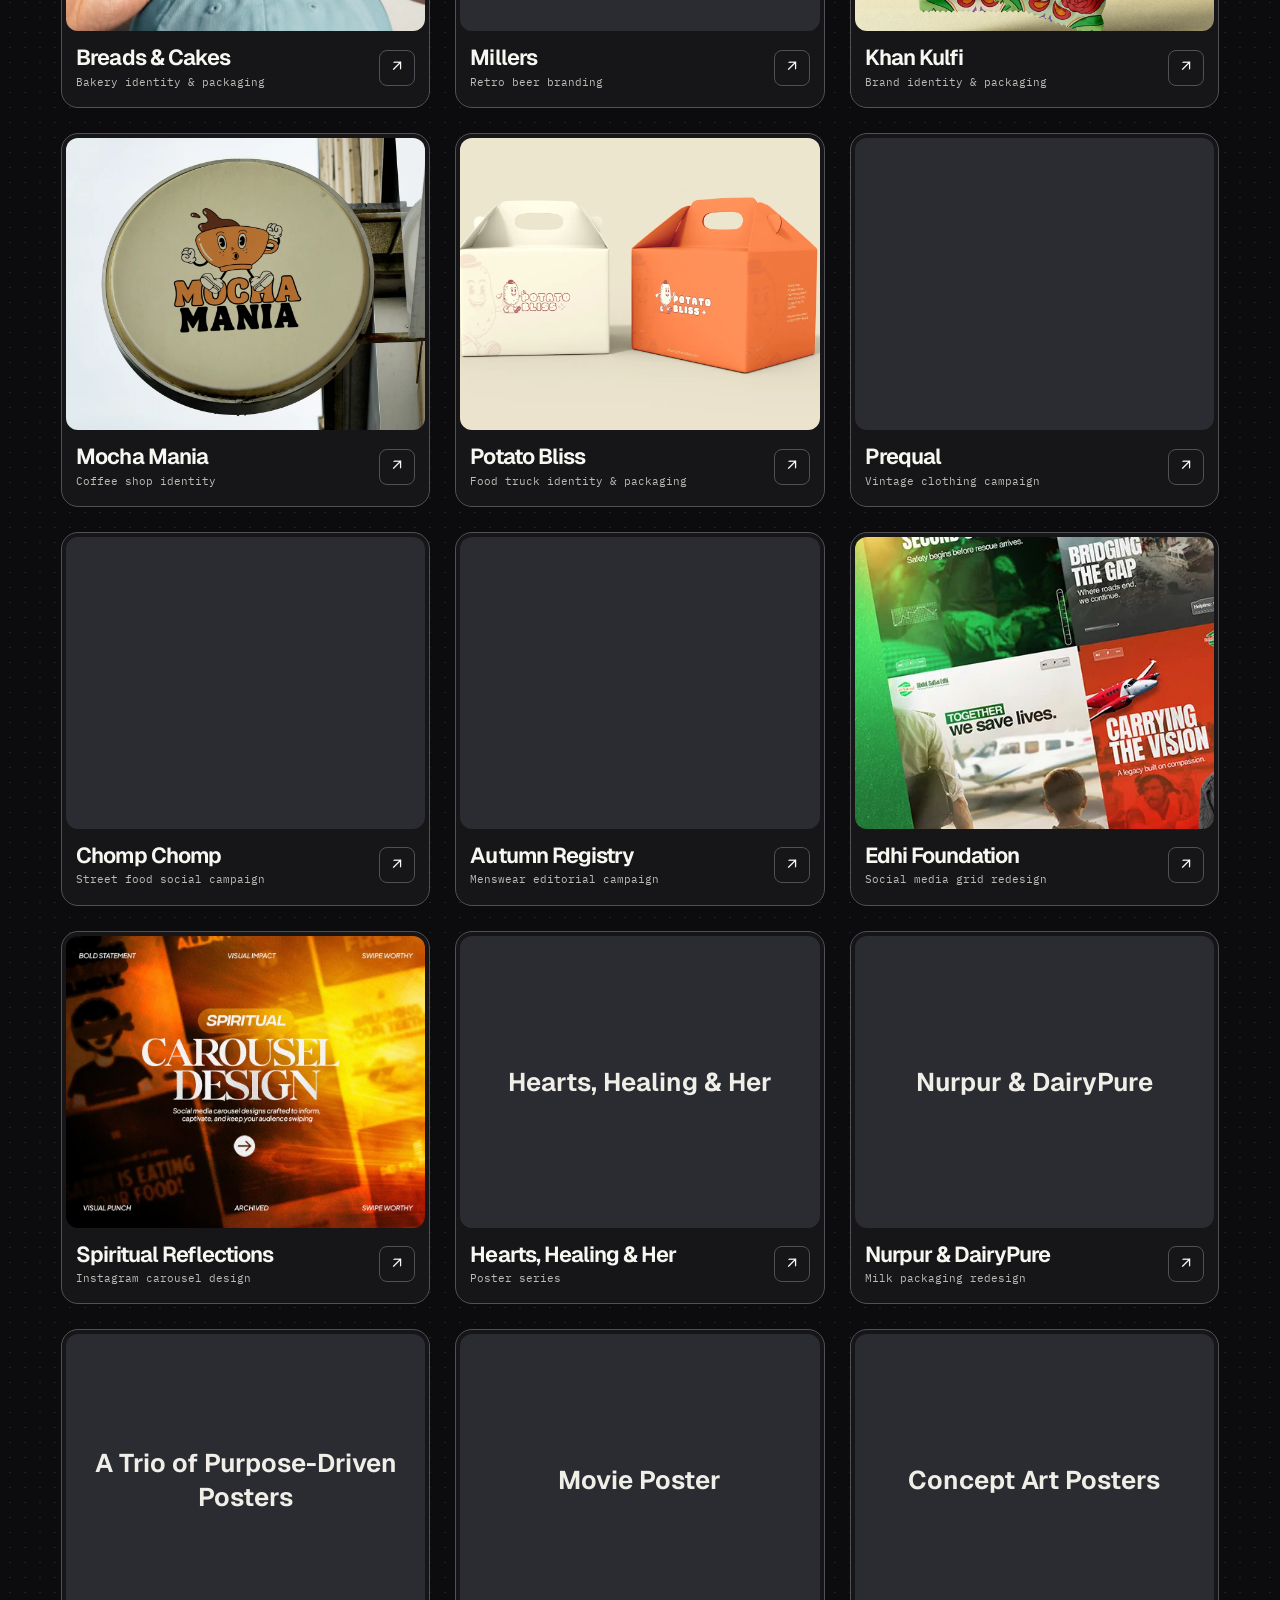
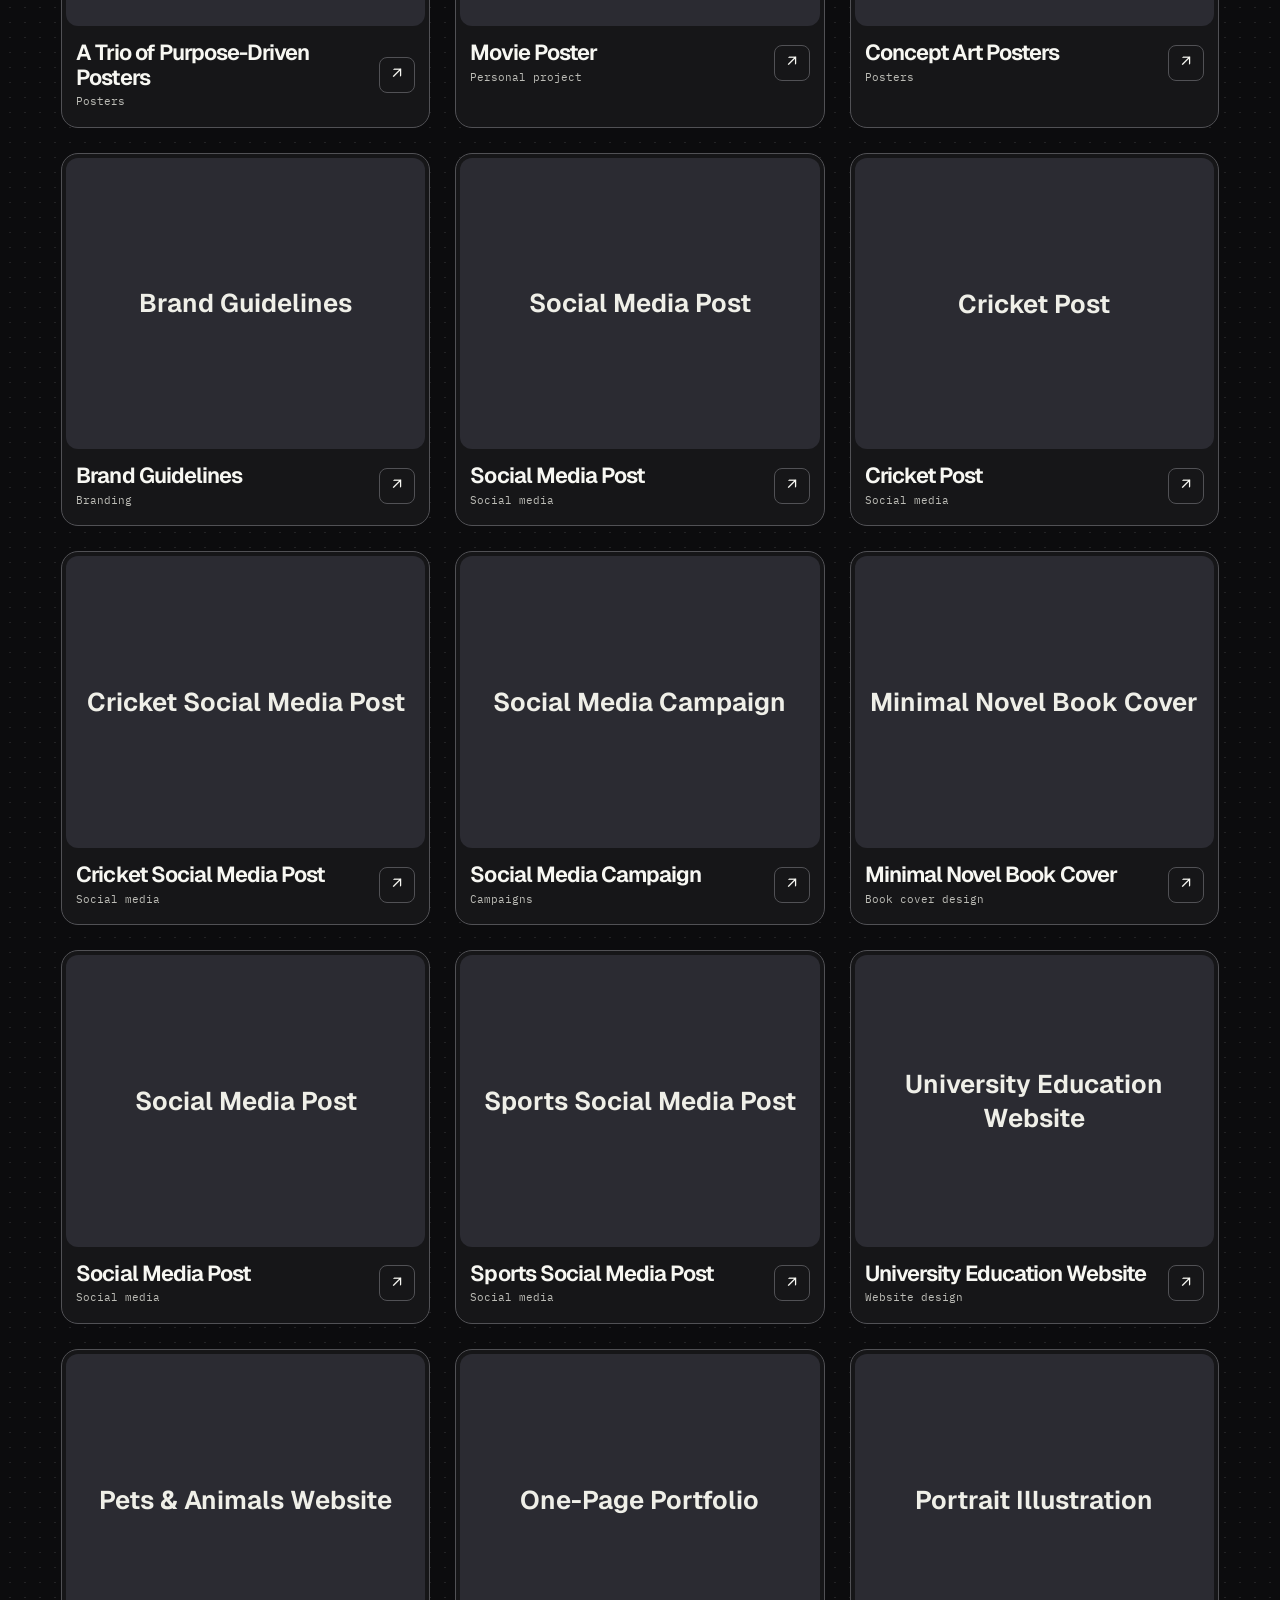
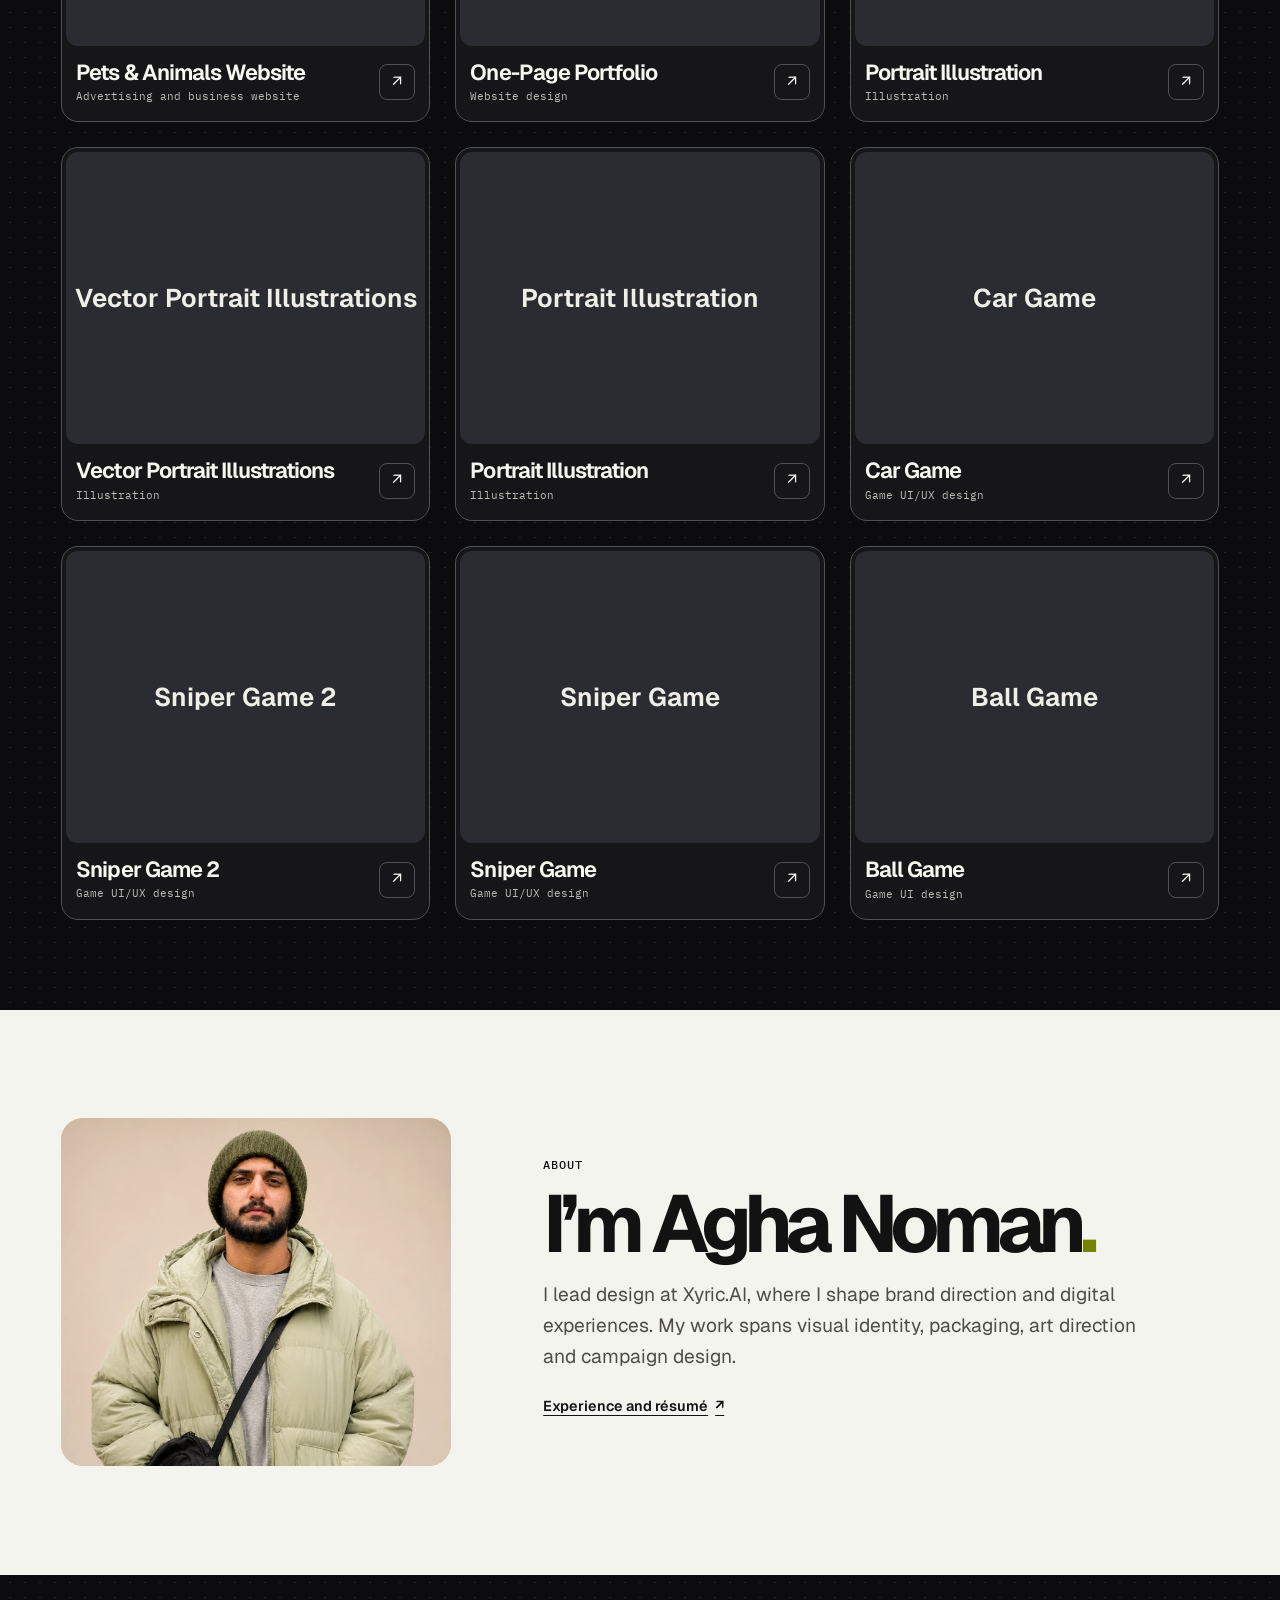
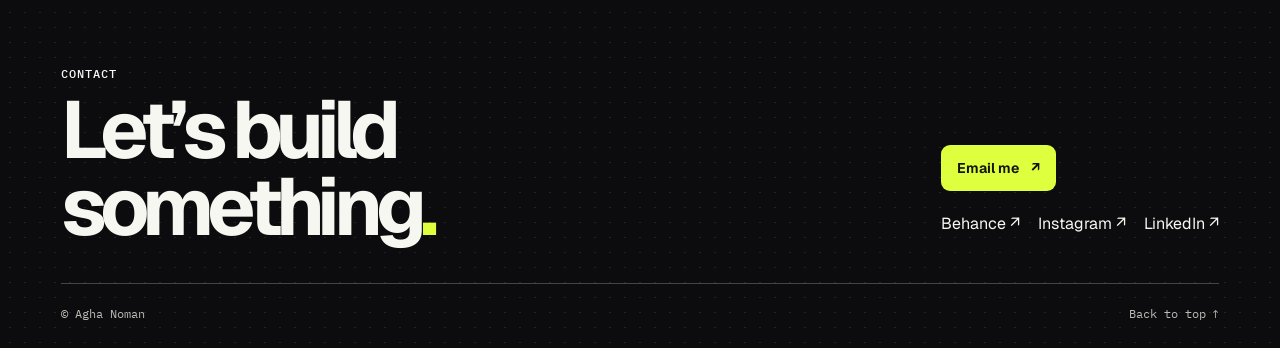
==== commit a722011f: "Simplify the homepage role label" ====
--- a/docs/index.html
+++ b/docs/index.html
@@ -13,6 +13,7 @@
   <link rel="stylesheet" href="./style.css">
   <script src="./projects.js" defer></script>
   <script src="./site.js" defer></script>
+  <script src="./motion.js" defer></script>
 </head>
 <body>
   <a class="skip" href="#main">Skip to content</a>
@@ -27,7 +28,7 @@
     <div class="intro-shell">
       <section class="wrap hero" aria-labelledby="hero-heading">
         <div class="hero-copy">
-          <p class="eyebrow hero-role"><span aria-hidden="true"></span> Design Lead &amp; Brand Designer</p>
+          <p class="hero-role">Design lead &amp; brand designer</p>
           <h1 id="hero-heading">Identity in<br>motion<span>.</span></h1>
           <p class="hero-text">I’m Agha Noman. I design brand systems that move from packaging and campaigns to websites and apps.</p>
           <a class="button button-black" href="#work">Explore my work <span aria-hidden="true">↓</span></a>
--- a/docs/style.css
+++ b/docs/style.css
@@ -48,8 +48,7 @@
 
 .hero { position: relative; display: grid; min-height: clamp(480px, 47vw, 638px); place-items: center; padding-block: 45px 78px; }
 .hero-copy { position: relative; z-index: 1; text-align: center; }
-.hero-role { display: inline-flex; align-items: center; gap: 8px; padding: 6px 10px; border: 1px solid var(--line); border-radius: 5px; background: var(--paper); }
-.hero-role span { width: 8px; height: 8px; border: 1px solid #6c7e0e; background: var(--lime); border-radius: 50%; }
+.hero-role { color: #4d4d43; font-size: clamp(.9rem, 1.25vw, 1.05rem); font-weight: 600; line-height: 1.4; }
 .hero h1 { font-size: clamp(65px, 8.6vw, 126px); margin-top: 22px; }
 .hero h1 span { color: #738400; }
 .hero-text { max-width: 38ch; margin: 22px auto 24px; font-size: clamp(1rem, 1.6vw, 1.18rem); line-height: 1.55; color: #4d4d43; }
@@ -132,8 +131,16 @@
   .tile { animation: tile-arrive .8s cubic-bezier(.22, 1, .36, 1) both; }
   .tile-upper-right, .tile-lower-left { animation-delay: .14s; }
   .tile-upper-left, .tile-lower-right { animation-delay: .24s; }
+  .motion-reveal { animation: reveal .44s cubic-bezier(.16, 1, .3, 1) var(--reveal-delay, 0ms) backwards; }
+  .motion-reveal:focus-within { animation: none; }
+  .filters button { transition: background-color .16s ease-out, color .16s ease-out, border-color .16s ease-out, scale .16s ease-out; }
+  .filters button:active { scale: .96; }
+  .button > [aria-hidden='true'], .card-arrow { transition: translate .18s ease-out, color .18s ease-out, background-color .18s ease-out; }
+  .button:is(:hover, :focus-visible) > [aria-hidden='true'], .project-card:is(:hover, :focus-visible) .card-arrow { translate: 2px -2px; }
+  .hero .button:is(:hover, :focus-visible) > [aria-hidden='true'] { translate: 0 3px; }
   @keyframes arrive { from { opacity: 0; translate: 0 18px; } to { opacity: 1; translate: 0 0; } }
   @keyframes tile-arrive { from { opacity: 0; translate: 0 22px; scale: .92; } to { opacity: 1; translate: 0 0; scale: 1; } }
+  @keyframes reveal { from { opacity: .65; translate: 0 14px; } to { opacity: 1; translate: 0 0; } }
 }
 
 @media (hover: hover) and (prefers-reduced-motion: no-preference) {
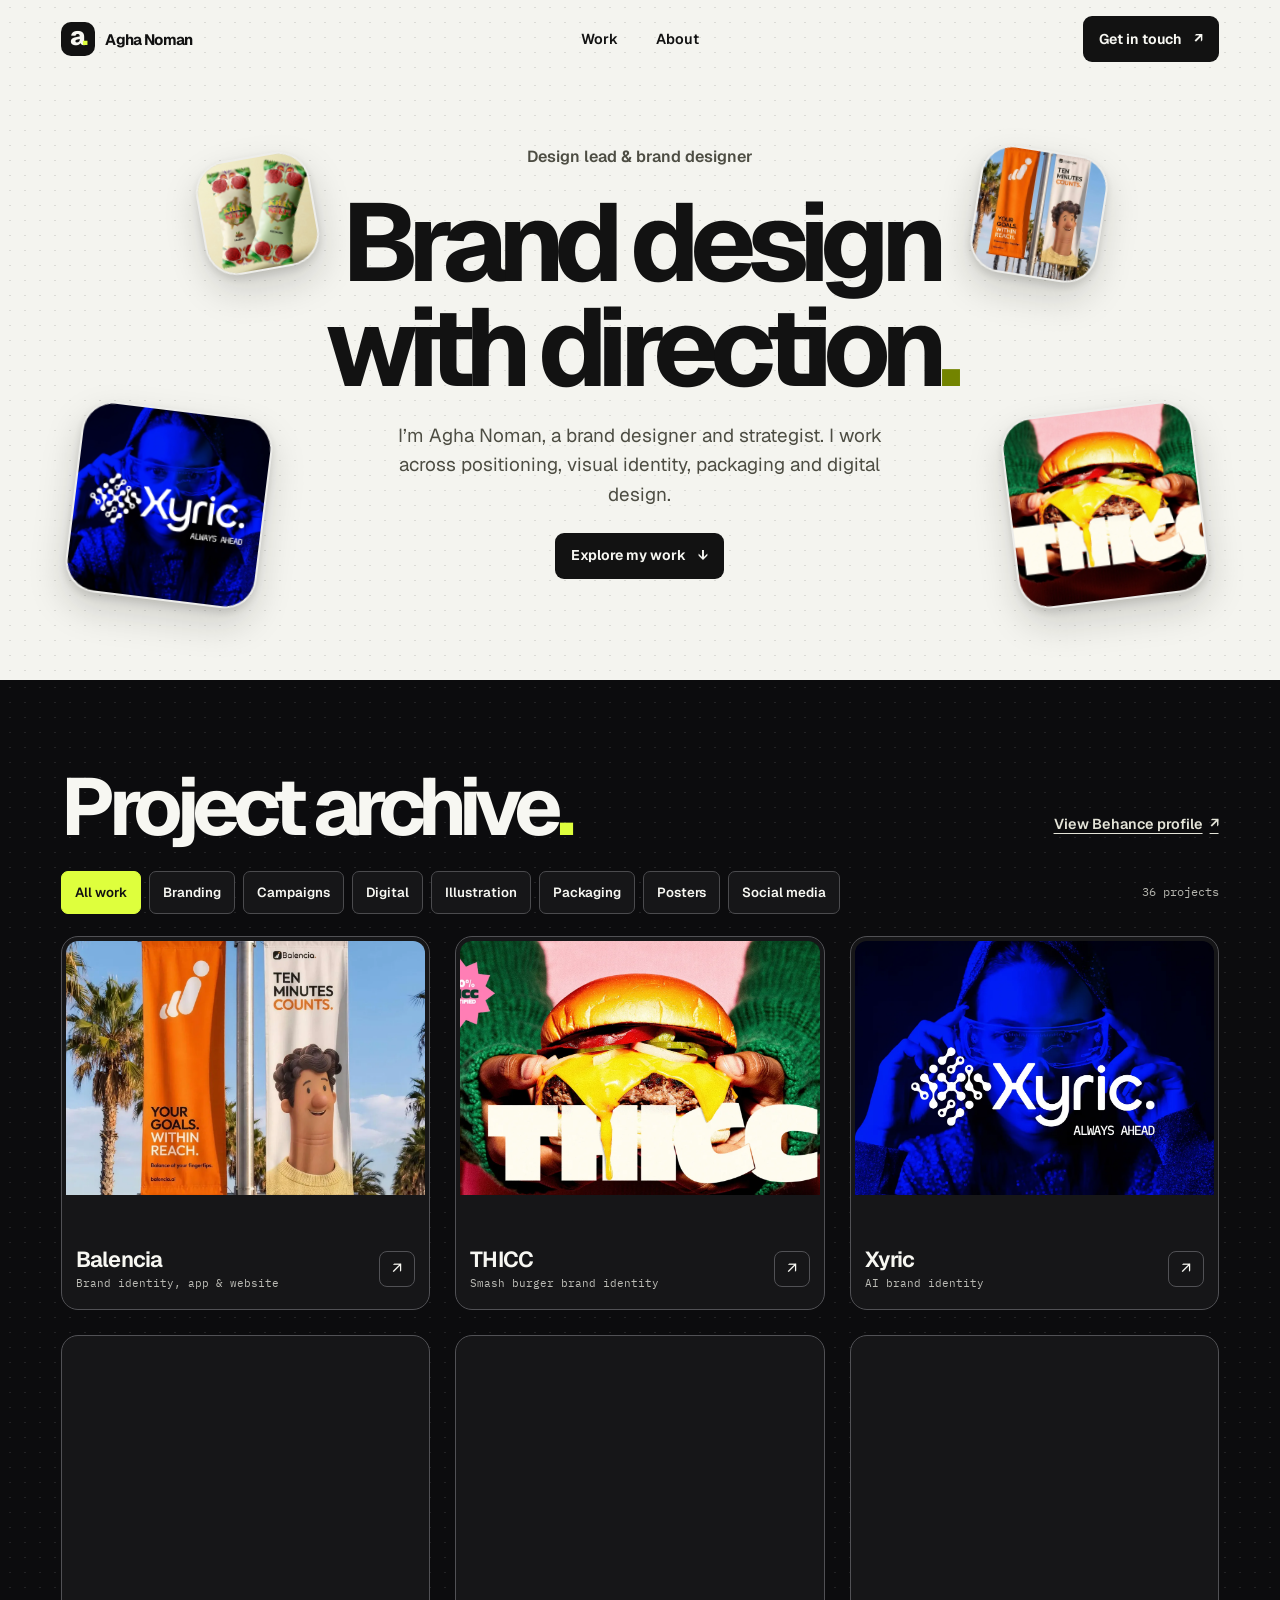
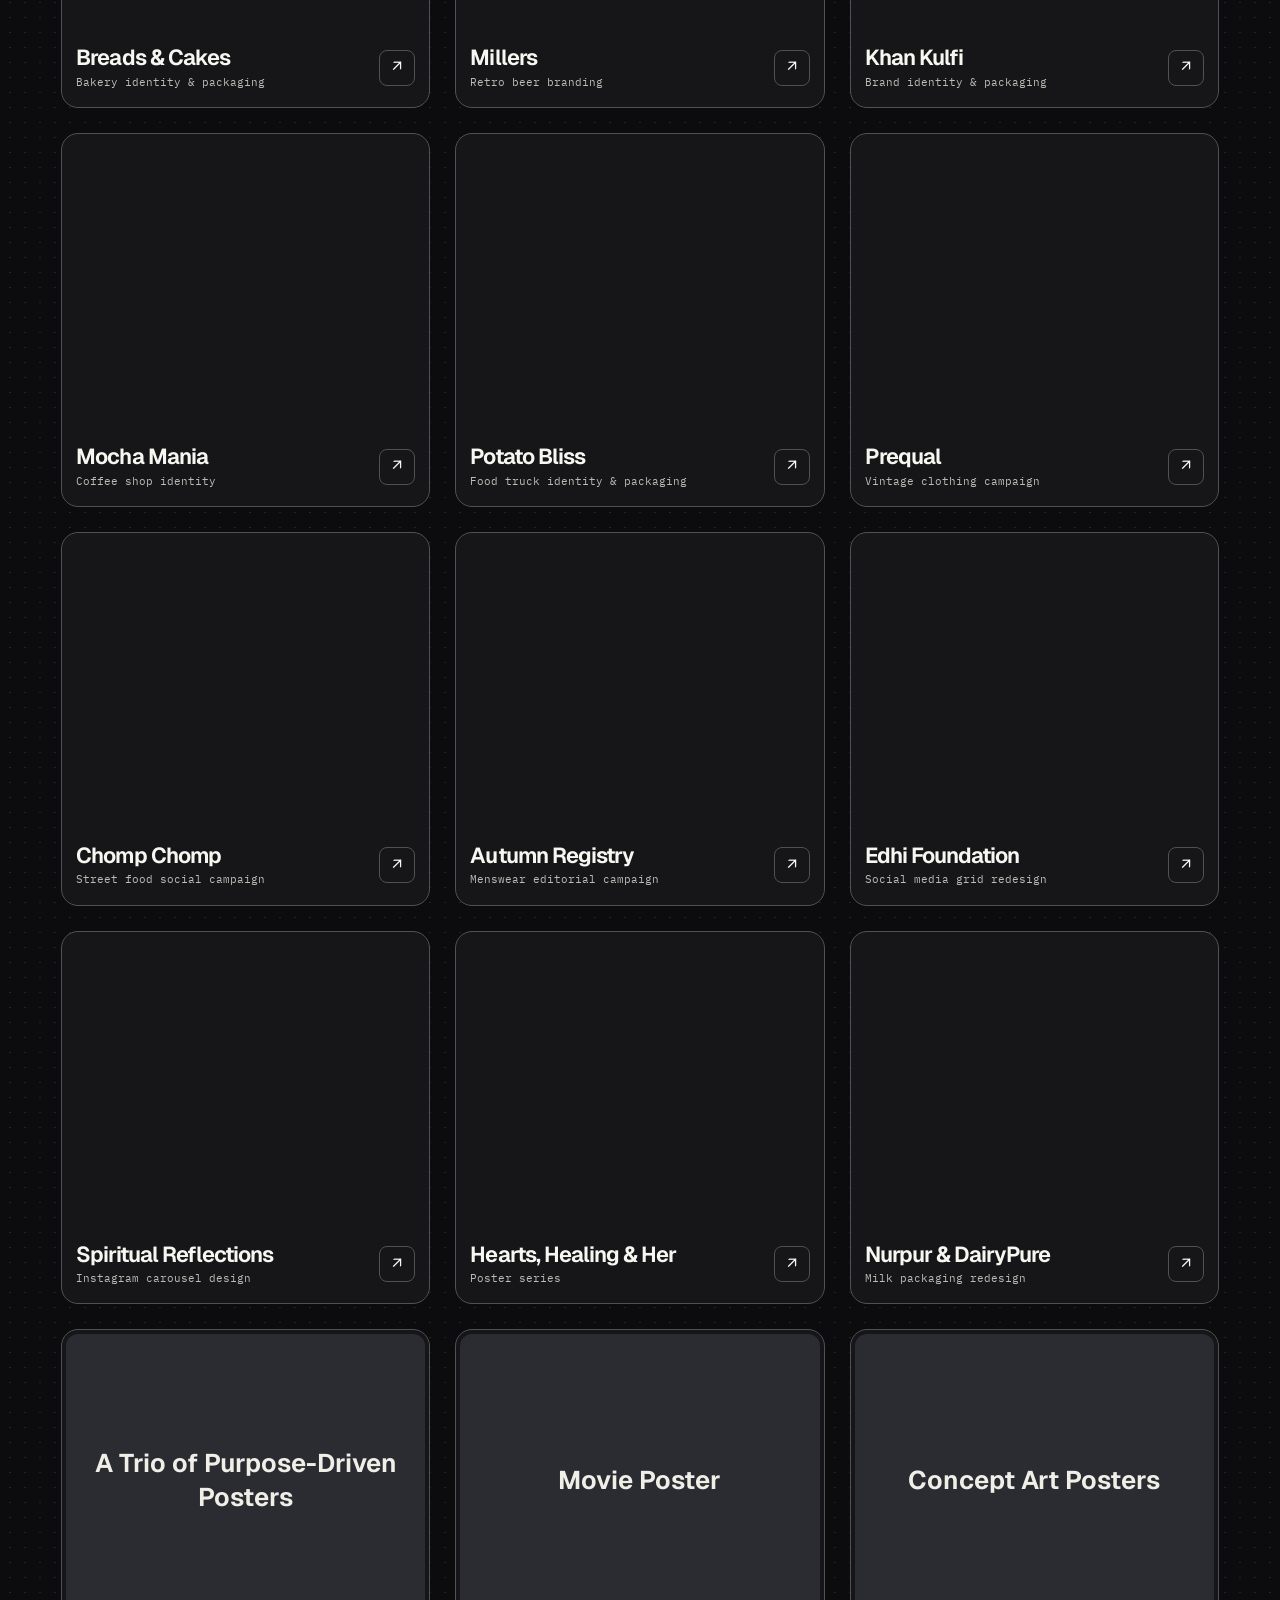
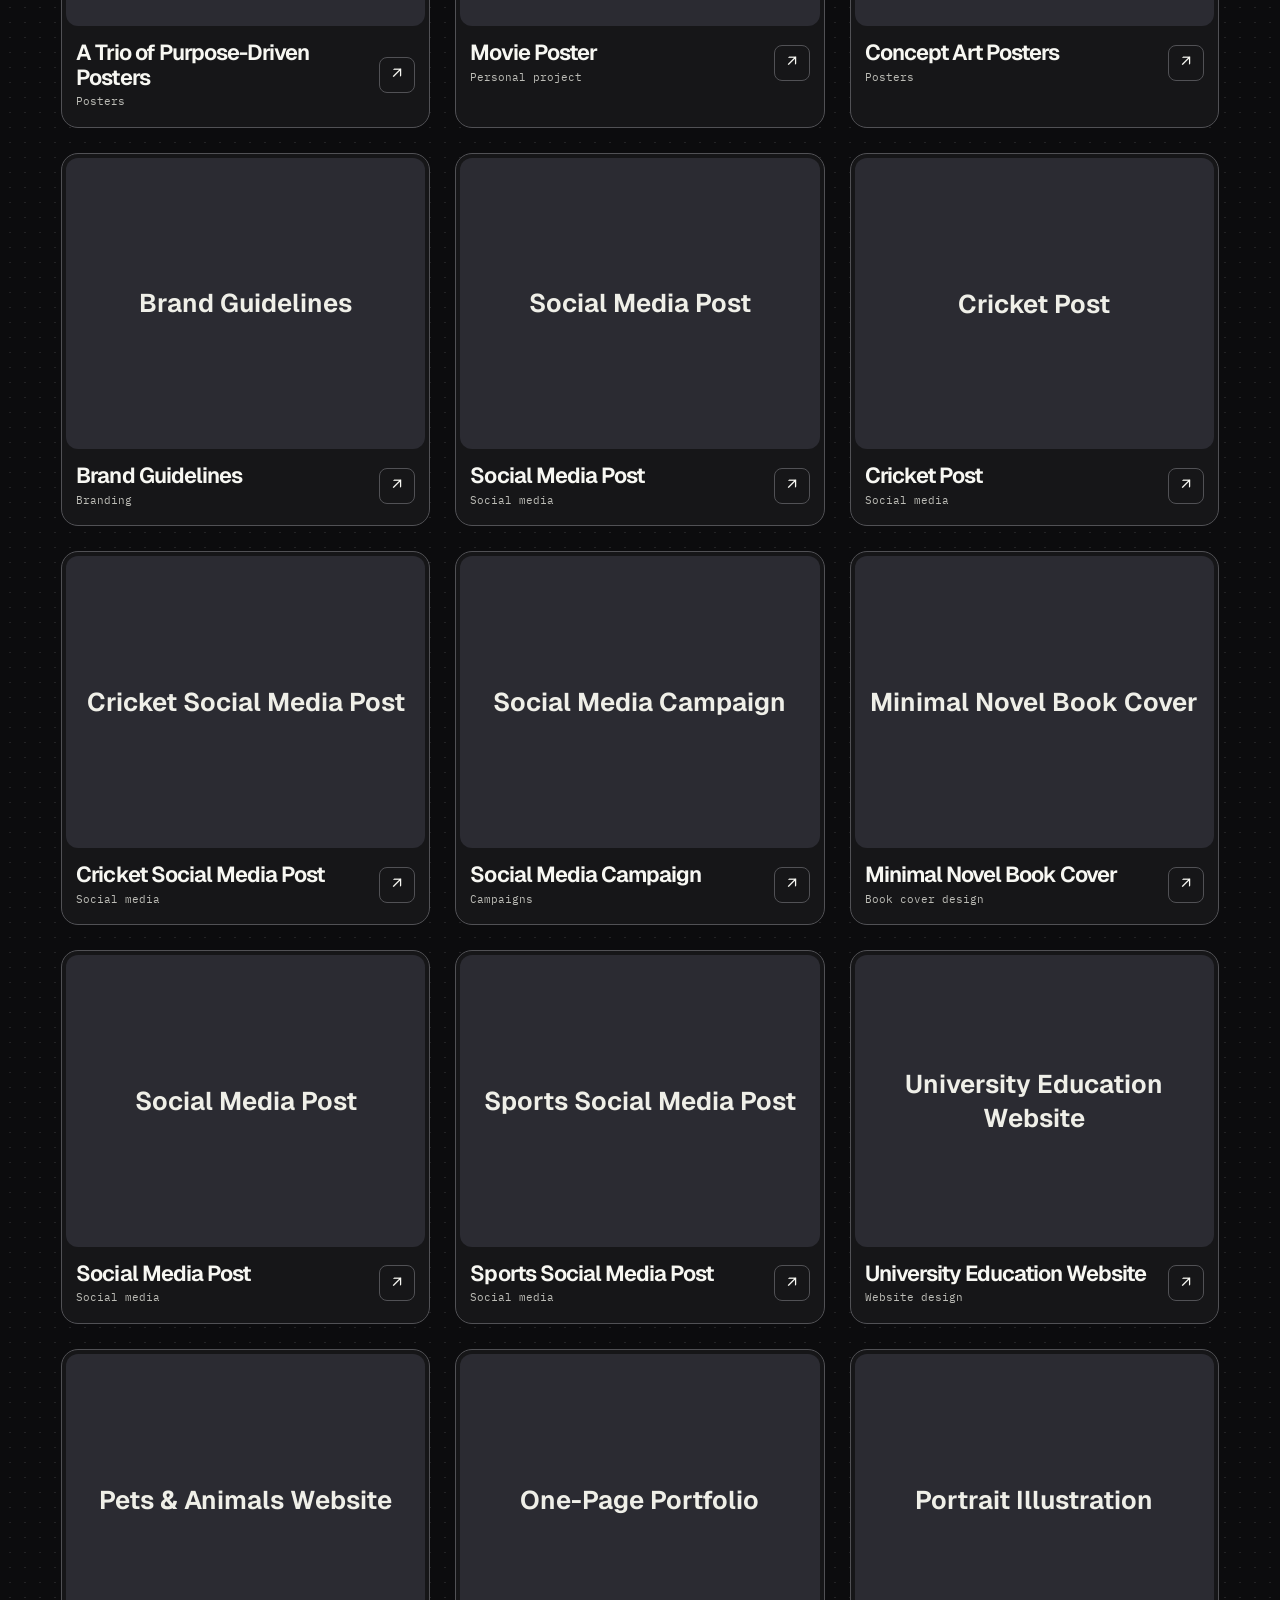
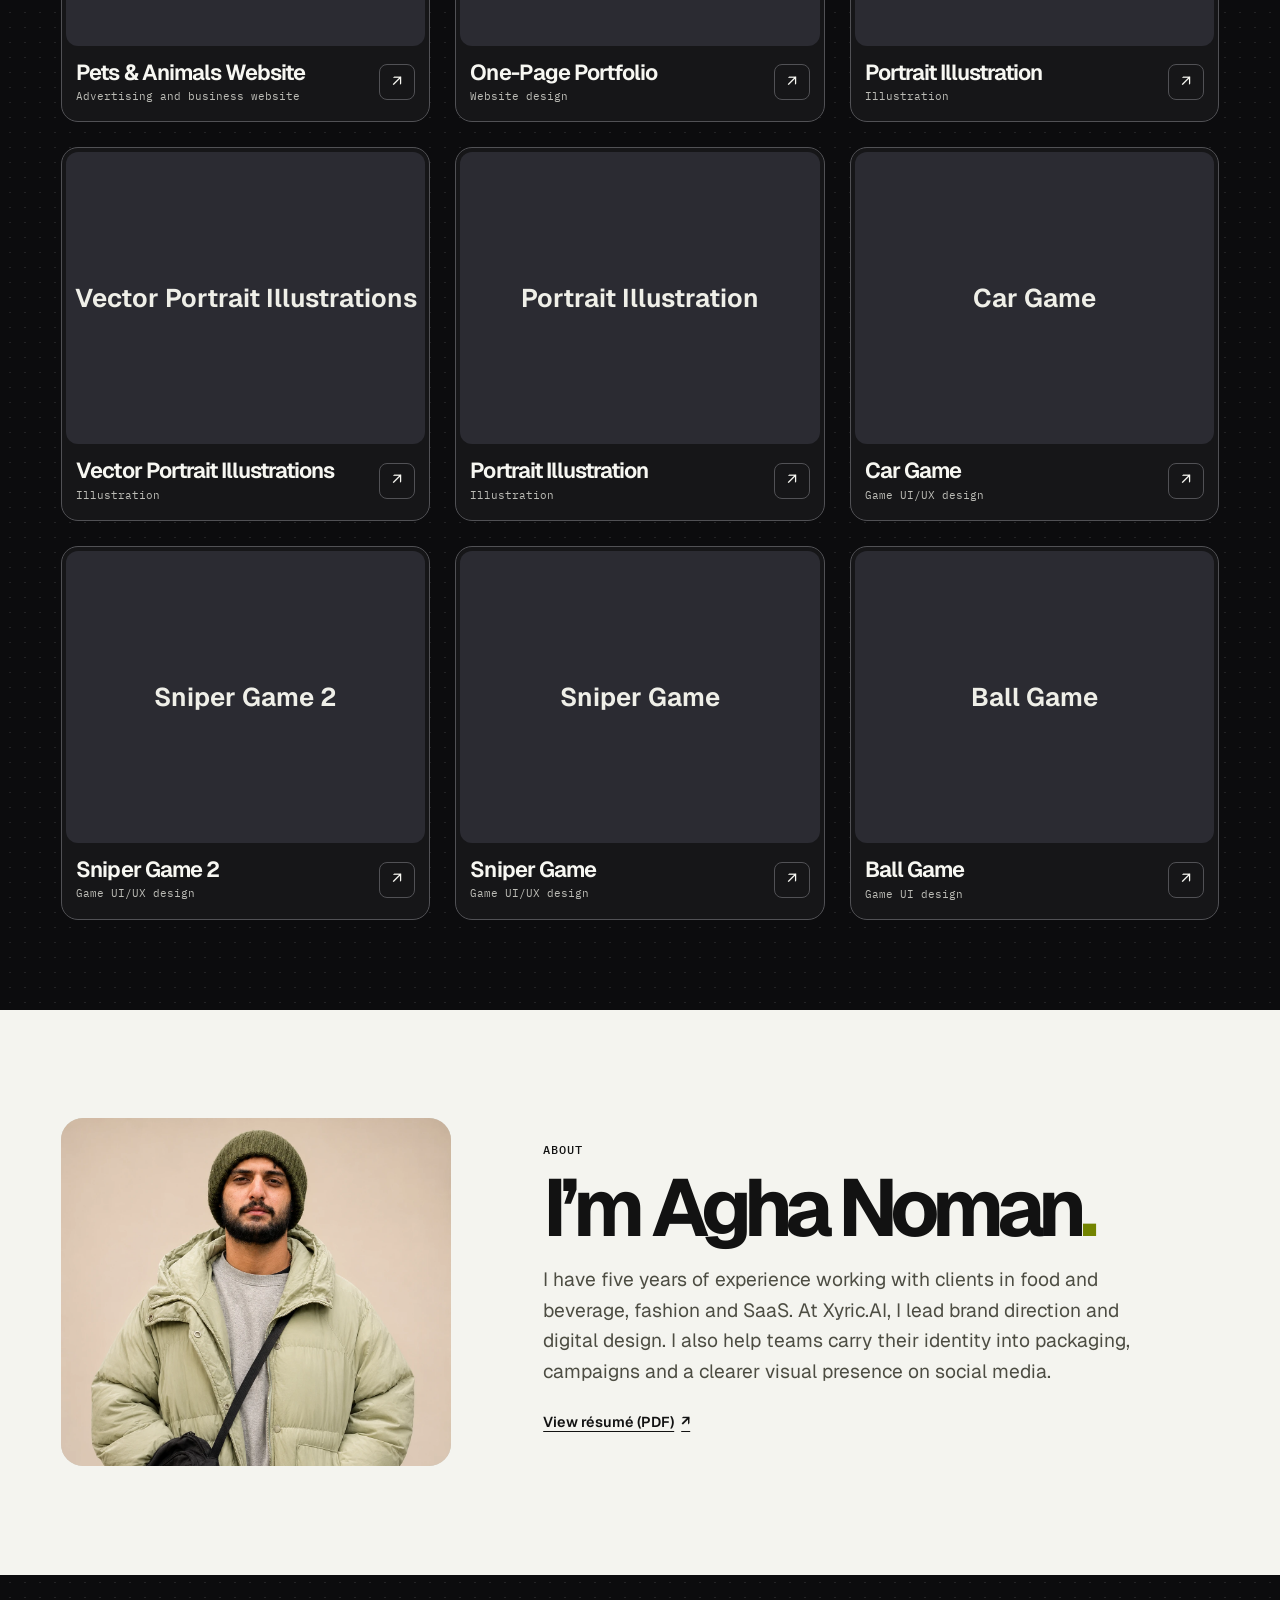
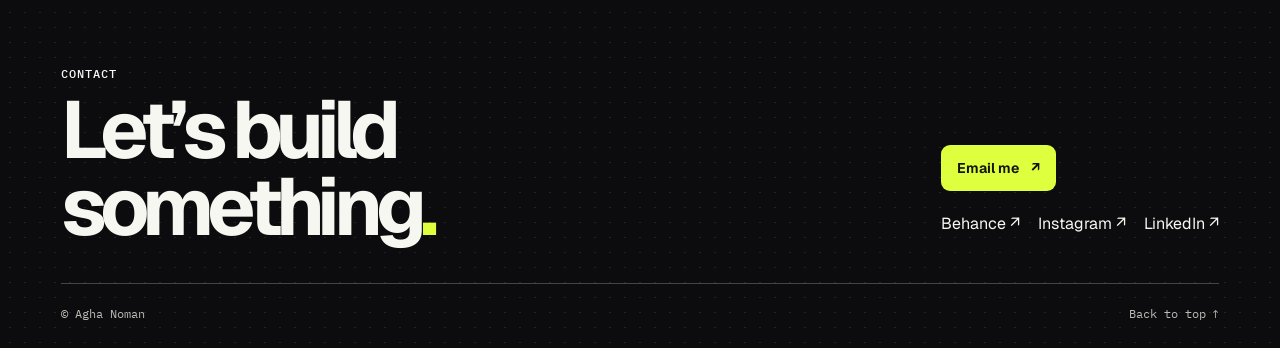
==== commit 85ab0dab: "Add designer resume and refine portfolio copy" ====
--- a/docs/index.html
+++ b/docs/index.html
@@ -3,7 +3,7 @@
 <head>
   <meta charset="utf-8">
   <meta name="viewport" content="width=device-width, initial-scale=1">
-  <meta name="description" content="Selected work by Agha Noman, a brand designer and creative lead working across identity, packaging, digital design and campaigns.">
+  <meta name="description" content="Agha Noman is a brand designer and strategist with five years of experience across food, fashion and SaaS. Explore brand direction, visual identity, packaging and digital design work.">
   <meta name="theme-color" content="#f4f4ef">
   <title>Agha Noman — Brand Designer</title>
   <link rel="icon" href="./assets/agha-noman-icon.png" type="image/png" sizes="64x64">
@@ -29,8 +29,8 @@
       <section class="wrap hero" aria-labelledby="hero-heading">
         <div class="hero-copy">
           <p class="hero-role">Design lead &amp; brand designer</p>
-          <h1 id="hero-heading">Identity in<br>motion<span>.</span></h1>
-          <p class="hero-text">I’m Agha Noman. I design brand systems that move from packaging and campaigns to websites and apps.</p>
+          <h1 id="hero-heading">Brand design<br>with direction<span>.</span></h1>
+          <p class="hero-text">I’m Agha Noman, a brand designer and strategist. I work across positioning, visual identity, packaging and digital design.</p>
           <a class="button button-black" href="#work">Explore my work <span aria-hidden="true">↓</span></a>
         </div>
         <div class="hero-tiles" aria-label="Featured projects"></div>
@@ -58,8 +58,8 @@
       <div class="about-copy">
         <p class="eyebrow">About</p>
         <h2 id="about-heading">I’m Agha Noman<span>.</span></h2>
-        <p>I lead design at Xyric.AI, where I shape brand direction and digital experiences. My work spans visual identity, packaging, art direction and campaign design.</p>
-        <a class="text-link" href="https://www.behance.net/aghanoman25/resume" target="_blank" rel="noopener">Experience and résumé <span aria-hidden="true">↗</span></a>
+        <p>I have five years of experience working with clients in food and beverage, fashion and SaaS. At Xyric.AI, I lead brand direction and digital design. I also help teams carry their identity into packaging, campaigns and a clearer visual presence on social media.</p>
+        <a class="text-link" href="./Agha-Noman-Resume.pdf" target="_blank" rel="noopener">View résumé (PDF) <span aria-hidden="true">↗</span></a>
       </div>
     </div>
   </section>
